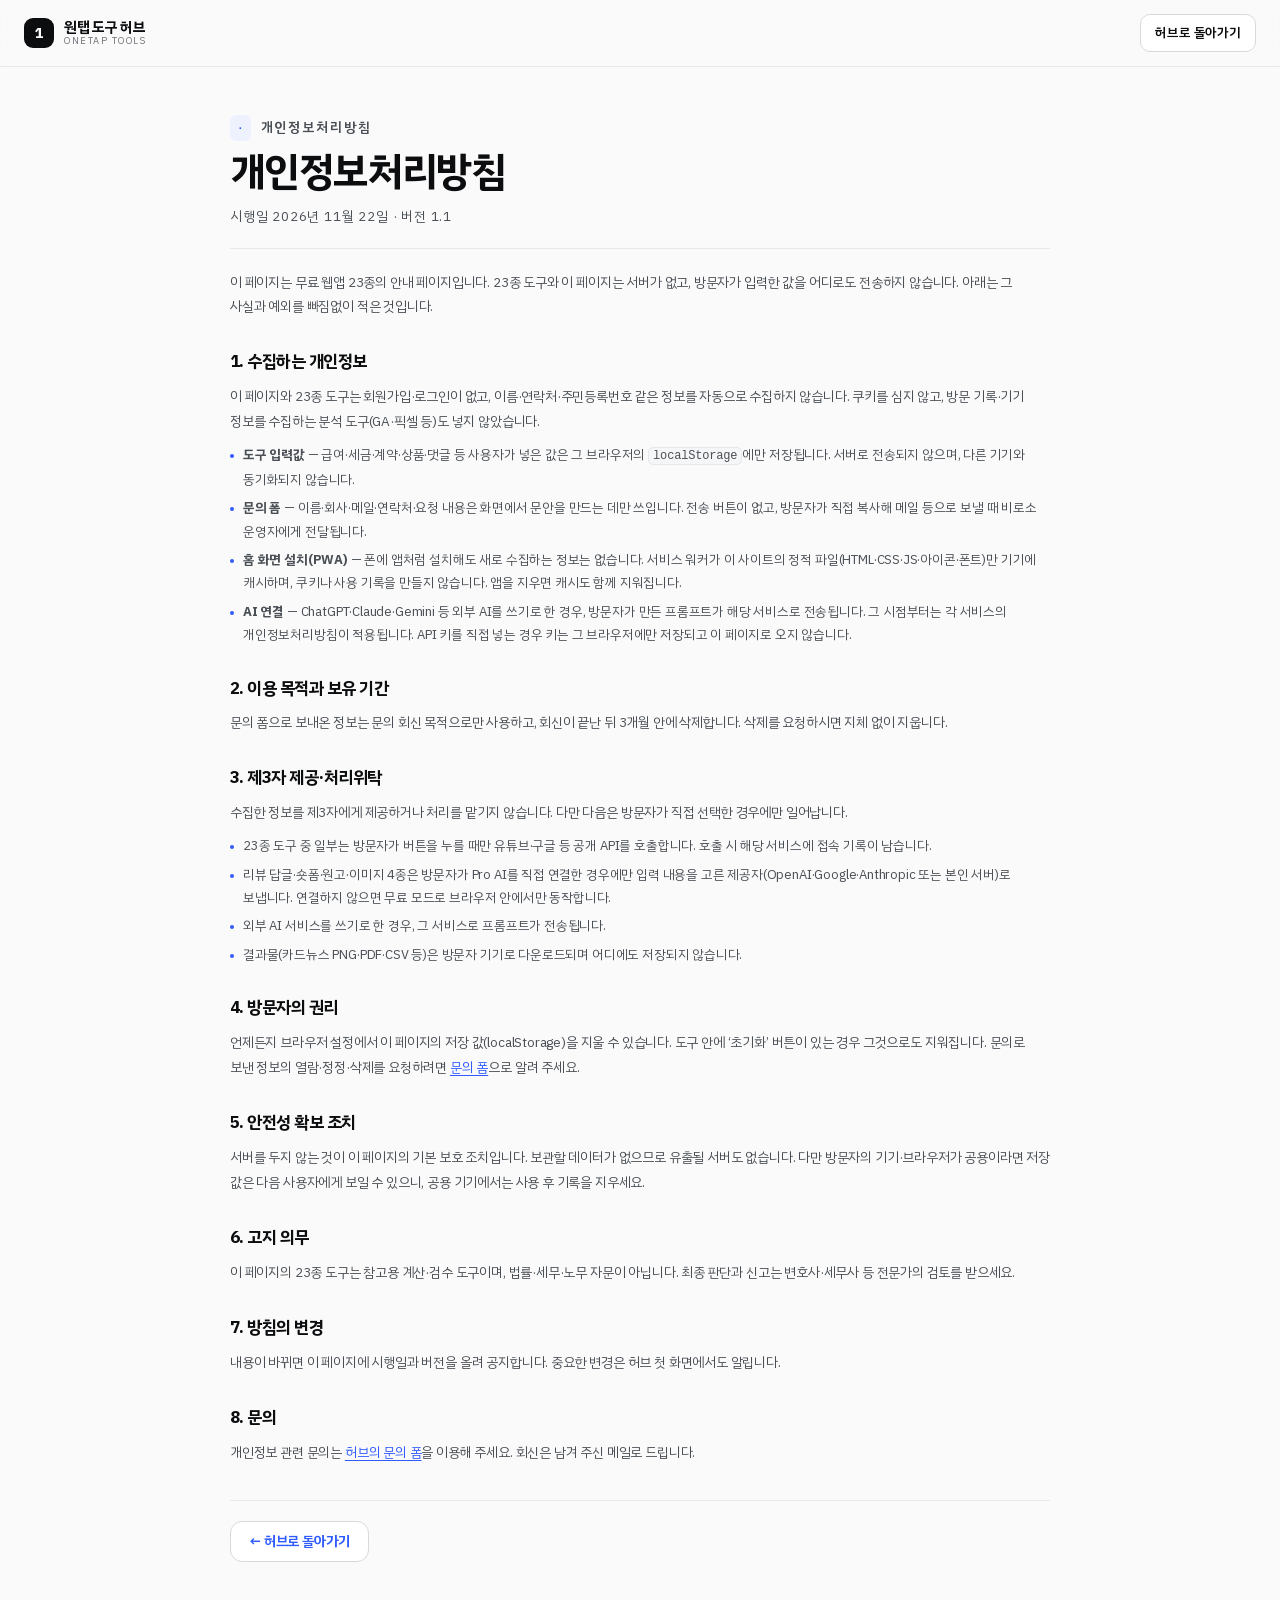
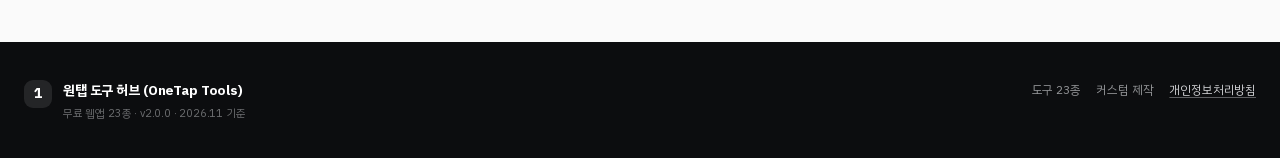
==== privacy.html @ aea6726a "v2.0.0-bento: 핀터레스트 투트랙(벤토+다크 스튜디오) 전면 리디자인 · 카드 24장(신규 3종) · ⌘K · 인터랙티브 영수증" ====
<!DOCTYPE html>
<html lang="ko">
<head>
<meta charset="utf-8">
<meta name="viewport" content="width=device-width, initial-scale=1">
<title>개인정보처리방침 | 원탭 도구 허브</title>
<meta name="description" content="원탭 도구 허브의 개인정보처리방침. 23종 도구는 입력값을 서버로 보내지 않으며, 문의 폼은 문안을 만들어 직접 보내는 방식입니다.">
<meta name="robots" content="index, follow">
<meta name="color-scheme" content="light">
<meta name="theme-color" content="#FAFAFA">
<link rel="icon" href="assets/favicon.svg" type="image/svg+xml">
<link rel="stylesheet" href="styles.css">
</head>
<body class="doc-body">
<header class="topbar">
  <div class="topbar-in">
    <a class="brand" href="index.html">
      <span class="brand-mark" aria-hidden="true">1</span>
      <span class="brand-text"><strong>원탭 도구 허브</strong><em>OneTap Tools</em></span>
    </a>
    <div class="topbar-cta"><a class="btn btn-sm btn-ghost" href="index.html">허브로 돌아가기</a></div>
  </div>
</header>

<main class="doc">
  <div class="wrap doc-wrap">
    <p class="sec-no"><span>·</span> 개인정보처리방침</p>
    <h1>개인정보처리방침</h1>
    <p class="doc-meta">시행일 2026년 11월 22일 · 버전 1.1</p>

    <p class="doc-lead">
      이 페이지는 무료 웹앱 23종의 안내 페이지입니다. 23종 도구와 이 페이지는 서버가 없고,
      방문자가 입력한 값을 어디로도 전송하지 않습니다. 아래는 그 사실과 예외를 빠짐없이 적은 것입니다.
    </p>

    <h2>1. 수집하는 개인정보</h2>
    <p>
      이 페이지와 23종 도구는 회원가입·로그인이 없고, 이름·연락처·주민등록번호 같은 정보를 자동으로 수집하지 않습니다.
      쿠키를 심지 않고, 방문 기록·기기 정보를 수집하는 분석 도구(GA·픽셀 등)도 넣지 않았습니다.
    </p>
    <ul>
      <li><b>도구 입력값</b> — 급여·세금·계약·상품·댓글 등 사용자가 넣은 값은 그 브라우저의 <code>localStorage</code>에만 저장됩니다. 서버로 전송되지 않으며, 다른 기기와 동기화되지 않습니다.</li>
      <li><b>문의 폼</b> — 이름·회사·메일·연락처·요청 내용은 화면에서 문안을 만드는 데만 쓰입니다. 전송 버튼이 없고, 방문자가 직접 복사해 메일 등으로 보낼 때 비로소 운영자에게 전달됩니다.</li>
      <li><b>홈 화면 설치(PWA)</b> — 폰에 앱처럼 설치해도 새로 수집하는 정보는 없습니다. 서비스 워커가 이 사이트의 정적 파일(HTML·CSS·JS·아이콘·폰트)만 기기에 캐시하며, 쿠키나 사용 기록을 만들지 않습니다. 앱을 지우면 캐시도 함께 지워집니다.</li>
      <li><b>AI 연결</b> — ChatGPT·Claude·Gemini 등 외부 AI를 쓰기로 한 경우, 방문자가 만든 프롬프트가 해당 서비스로 전송됩니다. 그 시점부터는 각 서비스의 개인정보처리방침이 적용됩니다. API 키를 직접 넣는 경우 키는 그 브라우저에만 저장되고 이 페이지로 오지 않습니다.</li>
    </ul>

    <h2>2. 이용 목적과 보유 기간</h2>
    <p>
      문의 폼으로 보내온 정보는 문의 회신 목적으로만 사용하고, 회신이 끝난 뒤 3개월 안에 삭제합니다.
      삭제를 요청하시면 지체 없이 지웁니다.
    </p>

    <h2>3. 제3자 제공·처리위탁</h2>
    <p>
      수집한 정보를 제3자에게 제공하거나 처리를 맡기지 않습니다. 다만 다음은 방문자가 직접 선택한 경우에만 일어납니다.
    </p>
    <ul>
      <li>23종 도구 중 일부는 방문자가 버튼을 누를 때만 유튜브·구글 등 공개 API를 호출합니다. 호출 시 해당 서비스에 접속 기록이 남습니다.</li>
      <li>리뷰 답글·숏폼·원고·이미지 4종은 방문자가 Pro AI를 직접 연결한 경우에만 입력 내용을 고른 제공자(OpenAI·Google·Anthropic 또는 본인 서버)로 보냅니다. 연결하지 않으면 무료 모드로 브라우저 안에서만 동작합니다.</li>
      <li>외부 AI 서비스를 쓰기로 한 경우, 그 서비스로 프롬프트가 전송됩니다.</li>
      <li>결과물(카드뉴스 PNG·PDF·CSV 등)은 방문자 기기로 다운로드되며 어디에도 저장되지 않습니다.</li>
    </ul>

    <h2>4. 방문자의 권리</h2>
    <p>
      언제든지 브라우저 설정에서 이 페이지의 저장 값(localStorage)을 지울 수 있습니다.
      도구 안에 ‘초기화’ 버튼이 있는 경우 그것으로도 지워집니다. 문의로 보낸 정보의 열람·정정·삭제를 요청하려면
      <a href="index.html#b2b">문의 폼</a>으로 알려 주세요.
    </p>

    <h2>5. 안전성 확보 조치</h2>
    <p>
      서버를 두지 않는 것이 이 페이지의 기본 보호 조치입니다. 보관할 데이터가 없으므로 유출될 서버도 없습니다.
      다만 방문자의 기기·브라우저가 공용이라면 저장 값은 다음 사용자에게 보일 수 있으니, 공용 기기에서는 사용 후 기록을 지우세요.
    </p>

    <h2>6. 고지 의무</h2>
    <p>
      이 페이지의 23종 도구는 참고용 계산·검수 도구이며, 법률·세무·노무 자문이 아닙니다.
      최종 판단과 신고는 변호사·세무사 등 전문가의 검토를 받으세요.
    </p>

    <h2>7. 방침의 변경</h2>
    <p>
      내용이 바뀌면 이 페이지에 시행일과 버전을 올려 공지합니다. 중요한 변경은 허브 첫 화면에서도 알립니다.
    </p>

    <h2>8. 문의</h2>
    <p>
      개인정보 관련 문의는 <a href="index.html#b2b">허브의 문의 폼</a>을 이용해 주세요.
      회신은 남겨 주신 메일로 드립니다.
    </p>

    <p class="doc-back"><a class="btn btn-ghost" href="index.html">← 허브로 돌아가기</a></p>
  </div>
</main>

<footer class="foot">
  <div class="wrap foot-in">
    <div class="foot-brand">
      <span class="brand-mark" aria-hidden="true">1</span>
      <div><strong>원탭 도구 허브 (OneTap Tools)</strong><p>무료 웹앱 23종 · v2.0.0 · 2026.11 기준</p></div>
    </div>
    <nav class="foot-nav" aria-label="바닥글">
      <a href="index.html#tools">도구 23종</a>
      <a href="index.html#b2b">커스텀 제작</a>
      <a href="privacy.html">개인정보처리방침</a>
    </nav>
  </div>
</footer>
</body>
</html>
---- styles.css ----
/* ============================================================================
   원탭 도구 허브 (OneTap Tools) · 스타일
   디자인: Crisp Bento(A) 기반 + 스튜디오 카드 다크 글래스(C) + 임팩트 타이포·배지(B)
     bg #FAFAFA · surface #FFFFFF · ink #0C0D0F · sub #6B7076 · line #E7E8EA
     accent #2F5BFF · ok #0E9F6E · studio #8B5CF6
   외부 요청 0건: 폰트·아이콘·질감 전부 이 폴더 안에서 해결합니다.
   ==========================================================================*/

@font-face{
  font-family:'HubSerif';
  src:url('assets/fonts/hub-serif.woff2') format('woff2');
  font-weight:400; font-style:normal; font-display:swap;
}
@font-face{
  font-family:'PlexKR';
  src:url('assets/fonts/plexkr-Regular.woff2') format('woff2');
  font-weight:400; font-style:normal; font-display:swap;
}
@font-face{
  font-family:'PlexKR';
  src:url('assets/fonts/plexkr-SemiBold.woff2') format('woff2');
  font-weight:500 600; font-style:normal; font-display:swap;
}
@font-face{
  font-family:'PlexKR';
  src:url('assets/fonts/plexkr-Bold.woff2') format('woff2');
  font-weight:700 900; font-style:normal; font-display:swap;
}

:root{
  --bg:#FAFAFA;
  --surface:#FFFFFF;
  --surface-2:#F5F6F7;
  --ink:#0C0D0F;
  --ink-80:rgba(12,13,15,.8);
  --ink-64:rgba(12,13,15,.64);
  --sub:#6B7076;
  --line:#E7E8EA;
  --line-strong:#D7D9DD;
  --line-soft:#EFF0F2;
  --accent:#2F5BFF;
  --accent-soft:#EEF2FF;
  --accent-ink:#FFFFFF;
  --ok:#0E9F6E;
  --ok-soft:#E9F9F1;
  --danger:#C0281B;
  --danger-soft:#FDF1EF;
  --studio:#8B5CF6;
  --studio-2:#6D3BEF;
  --studio-teal:#34E0C8;

  --thumb-card:#F1F2F4;
  --thumb-faint:#E9EAED;
  --thumb-line:#D7D9DD;
  --thumb-sub:#8A8F96;
  --thumb-accent-soft:#DDE4FF;

  --serif:'HubSerif','Nanum Myeongjo','Noto Serif KR',Georgia,serif;
  --sans:'PlexKR','Pretendard',-apple-system,BlinkMacSystemFont,'Apple SD Gothic Neo','Malgun Gothic',sans-serif;
  --mono:'SFMono-Regular',Consolas,'Liberation Mono',ui-monospace,monospace;

  --maxw:1240px;
  --pad:48px;
  --r:16px;
  --r-sm:12px;
  --topbar:66px;
  --shadow:0 12px 28px -20px rgba(12,13,15,.35);
  --shadow-lift:0 22px 48px -28px rgba(12,13,15,.45);
}

*,*::before,*::after{box-sizing:border-box}
html{-webkit-text-size-adjust:100%}
html:focus-within{scroll-behavior:smooth}
body{
  margin:0;
  background:var(--bg);
  color:var(--ink);
  font-family:var(--sans);
  font-size:16px;
  line-height:1.7;
  letter-spacing:-.011em;
  word-break:keep-all;
  overflow-wrap:anywhere;
  -webkit-font-smoothing:antialiased;
  text-rendering:optimizeLegibility;
}
main,header,footer{position:relative;z-index:1}
section[id]{scroll-margin-top:calc(var(--topbar) + 18px)}
img,svg{display:block;max-width:100%}
[hidden]{display:none!important}
a{color:inherit}
h1,h2,h3,h4,p,ul,ol,figure{margin:0}
ul,ol{padding:0;list-style:none}
button{font:inherit;color:inherit}
::selection{background:var(--accent);color:#fff}

.wrap{width:min(calc(100% - var(--pad)),var(--maxw));margin-inline:auto}
.sr-only{
  position:absolute!important;width:1px;height:1px;padding:0;margin:-1px;
  overflow:hidden;clip:rect(0 0 0 0);white-space:nowrap;border:0;
}
.nowrap{white-space:nowrap}
.skip{
  position:absolute;left:16px;top:-60px;z-index:100;
  background:var(--ink);color:#fff;padding:10px 16px;border-radius:10px;
  text-decoration:none;font-size:14px;
}
.skip:focus{top:12px}
:focus-visible{outline:2px solid var(--accent);outline-offset:3px}

/* ---------------------------------------------------------------- topbar */
.topbar{
  position:sticky;top:0;z-index:60;
  background:rgba(250,250,250,.86);
  backdrop-filter:blur(16px) saturate(1.2);
  -webkit-backdrop-filter:blur(16px) saturate(1.2);
  border-bottom:1px solid var(--line);
}
.topbar-in{
  width:min(calc(100% - var(--pad)),var(--maxw));margin-inline:auto;
  height:var(--topbar);display:flex;align-items:center;gap:22px;
}
.brand{display:flex;align-items:center;gap:10px;text-decoration:none;flex:0 0 auto}
.brand-mark{
  width:30px;height:30px;display:grid;place-items:center;
  background:var(--ink);color:#fff;border-radius:9px;
  font-size:15px;font-weight:800;line-height:1;letter-spacing:-.04em;
}
.brand-text{display:flex;flex-direction:column;line-height:1.15}
.brand-text strong{font-size:14.5px;letter-spacing:-.02em;font-weight:700}
.brand-text em{
  font-style:normal;font-size:9.5px;letter-spacing:.16em;text-transform:uppercase;
  color:var(--sub);margin-top:1px;
}
.nav{display:flex;gap:2px;margin-left:10px}
.nav a{
  text-decoration:none;font-size:13.5px;color:#3C4045;padding:7px 11px;border-radius:9px;
  transition:background .15s,color .15s;
}
.nav a:hover{background:var(--surface-2);color:var(--ink)}
.topbar-cta{margin-left:auto;display:flex;align-items:center;gap:10px}
.search-trigger{
  display:inline-flex;align-items:center;gap:8px;height:38px;padding:0 10px 0 12px;
  background:var(--surface);border:1px solid var(--line);border-radius:11px;
  color:#8A8F96;font-size:13px;cursor:pointer;transition:border-color .15s,color .15s;
}
.search-trigger:hover{border-color:var(--line-strong);color:var(--sub)}
.search-trigger .search-icon{width:16px;height:16px;stroke:currentColor;fill:none;stroke-width:1.8;stroke-linecap:round}
.search-trigger kbd{
  font-family:var(--mono);font-size:11px;border:1px solid var(--line);border-radius:5px;
  padding:1px 5px;color:#9AA0A6;background:var(--surface-2);
}
.live-pill{
  display:inline-flex;align-items:center;gap:7px;font-size:12.5px;color:#3C4045;
  border:1px solid var(--line);border-radius:999px;padding:6px 11px;background:var(--surface);
  white-space:nowrap;
}
.live-pill i{width:6px;height:6px;border-radius:50%;background:var(--ok);box-shadow:0 0 0 3px rgba(14,159,110,.14);display:block}
.live-pill b{font-weight:700;font-variant-numeric:tabular-nums}

/* ---------------------------------------------------------------- buttons */
.btn{
  display:inline-flex;align-items:center;justify-content:center;gap:8px;
  padding:10px 18px;border:1px solid var(--ink);border-radius:12px;
  background:var(--ink);color:#fff;text-decoration:none;
  font-size:14px;font-weight:600;letter-spacing:-.01em;line-height:1.4;
  cursor:pointer;transition:background .16s,border-color .16s,color .16s,transform .16s;
}
.btn:hover{background:#22252A;border-color:#22252A}
.btn:active{transform:translateY(1px)}
.btn-sm{padding:8px 14px;font-size:13px;border-radius:10px;height:38px}
.btn-lg{padding:14px 22px;font-size:15px;border-radius:12px}
.btn-accent{background:var(--accent);border-color:var(--accent);color:#fff}
.btn-accent:hover{background:#2148DB;border-color:#2148DB}
.btn-ghost{background:var(--surface);color:var(--ink);border-color:var(--line-strong)}
.btn-ghost:hover{background:var(--surface-2);border-color:var(--line-strong);color:var(--ink)}
.btn-ghost-dark{background:transparent;color:var(--ink);border-color:var(--line-strong)}
.btn-ghost-dark:hover{background:var(--surface-2);color:var(--ink)}
.btn:disabled{opacity:.42;cursor:not-allowed}
.link-btn{
  background:none;border:0;padding:0;font-size:13.5px;color:var(--accent);font-weight:600;
  text-decoration:underline;text-underline-offset:3px;cursor:pointer;
}
.link-btn:hover{color:var(--ink)}

/* ---------------------------------------------------------------- hero */
.hero{padding:56px 0 26px;position:relative;overflow:hidden}
.hero::before{
  content:'';position:absolute;right:-220px;top:-260px;width:760px;height:760px;
  background:radial-gradient(circle at 50% 50%,rgba(47,91,255,.10),rgba(47,91,255,0) 62%);
  pointer-events:none;
}
.hero-grid{
  display:grid;grid-template-columns:minmax(0,1.06fr) minmax(0,.94fr);
  grid-template-rows:auto auto;gap:0 40px;align-items:start;
}
.hero-main{grid-column:1;grid-row:1;min-width:0}
.receipt{grid-column:2;grid-row:1 / span 2}
.kicker{
  display:inline-flex;align-items:center;gap:9px;flex-wrap:wrap;
  font-size:11.5px;letter-spacing:.02em;color:#585E66;
  background:var(--surface);border:1px solid var(--line);
  padding:6px 11px;border-radius:999px;margin-bottom:22px;
}
.kicker-vol{color:var(--accent);font-weight:800;letter-spacing:.06em}
.hero h1{
  font-size:clamp(2.1rem,4vw,3.7rem);
  line-height:1.06;letter-spacing:-.045em;font-weight:800;
  margin-bottom:18px;
}
.hero h1 em{font-style:normal;color:var(--accent)}
.hero h1 .mark{
  position:relative;white-space:nowrap;
}
.hero h1 .mark::after{
  content:'';position:absolute;left:0;right:0;bottom:.08em;height:.13em;
  background:var(--accent-soft);border-radius:2px;z-index:-1;
}
.lead{
  font-size:16px;line-height:1.72;color:#4A4F55;max-width:36em;
}
.hero-actions{display:flex;gap:10px;flex-wrap:wrap;margin-top:24px}
.promises{
  display:flex;flex-wrap:wrap;gap:8px;margin:22px 0 0;
}
.promises li{
  display:inline-flex;align-items:baseline;gap:6px;
  font-size:12.5px;color:var(--sub);
  border:1px solid var(--line);background:var(--surface);
  border-radius:999px;padding:5px 11px;
}
.promises b{font-size:12.5px;font-weight:700;color:var(--ink)}
.promises span{display:none}
.quick{display:flex;flex-wrap:wrap;align-items:center;gap:6px;margin-top:14px;font-size:12.5px;color:var(--sub)}
.quick-label{letter-spacing:.1em;text-transform:uppercase;font-size:10.5px;color:var(--sub);margin-right:2px}
.quick-tag{
  border:1px solid var(--line);background:var(--surface);padding:5px 10px;border-radius:8px;
  font-size:12.5px;color:#3C4045;cursor:pointer;transition:border-color .15s,color .15s;
}
.quick-tag:hover{color:var(--accent);border-color:var(--accent)}

/* stats strip */
.stats{
  grid-column:1;grid-row:2;display:grid;grid-template-columns:repeat(2,minmax(0,1fr));
  gap:10px;margin-top:24px;
}
.stat{background:var(--surface);border:1px solid var(--line);border-radius:14px;padding:15px 17px}
.stat p{font-size:12px;color:var(--sub);font-weight:500}
.stat b{
  display:block;margin-top:5px;font-size:27px;line-height:1.15;font-weight:800;
  letter-spacing:-.035em;font-variant-numeric:tabular-nums;
}
.stat b small{font-size:13px;font-weight:600;color:var(--sub);margin-left:2px;letter-spacing:0}
.stat .delta{display:block;margin-top:4px;font-size:11.5px;font-weight:600;color:var(--ok)}
.stat:nth-child(3) .delta,.stat:nth-child(4) .delta{color:var(--sub)}

/* 영수증 타일 */
.receipt{
  position:relative;background:var(--surface);
  border:1px solid var(--line);border-radius:20px;
  padding:22px 22px 20px;box-shadow:var(--shadow);
  transition:box-shadow .25s,border-color .25s;
}
.receipt:hover{box-shadow:var(--shadow-lift);border-color:var(--line-strong)}
.receipt-head{display:flex;justify-content:space-between;align-items:flex-start;gap:12px;
  padding-bottom:14px;border-bottom:1px dashed var(--line-strong)}
.receipt-kicker{
  font-family:var(--mono);font-size:9.5px;letter-spacing:.14em;color:var(--sub);margin-bottom:5px;
}
.receipt-head h2{font-size:17px;font-weight:700;letter-spacing:-.03em;line-height:1.3}
.receipt-no{font-family:var(--mono);font-size:10px;color:#9AA0A6;white-space:nowrap;padding-top:3px}
.receipt-lines{margin:4px 0 0}
.receipt-lines li{border-bottom:1px dotted var(--line)}
.rl{
  display:flex;align-items:center;gap:9px;padding:8px 0;font-size:13px;cursor:pointer;
}
.rl:hover .rl-name{color:var(--accent)}
.rl-check{
  -webkit-appearance:none;appearance:none;flex:0 0 auto;width:16px;height:16px;margin:0;
  border:1.5px solid var(--line-strong);border-radius:5px;background:var(--surface);
  display:grid;place-items:center;cursor:pointer;transition:background .15s,border-color .15s;
}
.rl-check::after{
  content:'';width:7px;height:4px;border-left:2px solid #fff;border-bottom:2px solid #fff;
  transform:rotate(-45deg) translate(1px,-1px);opacity:0;
}
.rl-check:checked{background:var(--accent);border-color:var(--accent)}
.rl-check:checked::after{opacity:1}
.rl-check:focus-visible{outline:2px solid var(--accent);outline-offset:2px}
.rl-name{flex:1 1 auto;min-width:0;overflow:hidden;text-overflow:ellipsis;white-space:nowrap;color:#3C4045}
.rl.is-off .rl-name{color:#9AA0A6;text-decoration:line-through;text-decoration-thickness:1px}
.rl.is-off .rl-price{color:#9AA0A6;text-decoration:line-through}
.rl-more{color:var(--sub);font-size:12px}
.rl-price{font-family:var(--mono);font-size:12px;color:var(--ink);font-variant-numeric:tabular-nums}
.receipt-lines .rl-rest{display:flex;align-items:center;gap:9px;padding:8px 0 8px 25px}
.receipt-lines .rl-rest .rl-name{flex:1 1 auto}
.receipt-sum{
  position:relative;margin-top:12px;padding-top:12px;border-top:2px solid var(--ink);
  display:flex;align-items:flex-end;justify-content:space-between;gap:10px;
}
.receipt-fig{display:flex;flex-direction:column;gap:1px}
.receipt-fig span{font-size:11.5px;letter-spacing:.06em;color:var(--sub)}
.receipt-fig strong{
  font-size:27px;font-weight:800;letter-spacing:-.04em;font-variant-numeric:tabular-nums;line-height:1.15;
}
.receipt-zero strong{color:var(--accent)}
.receipt-note{font-size:11.5px;line-height:1.65;color:var(--sub);margin-top:10px}
.receipt-note b{color:var(--ink);font-variant-numeric:tabular-nums}
.receipt-cta{
  display:inline-flex;align-items:center;gap:6px;margin-top:12px;
  font-size:12.5px;font-weight:700;color:var(--accent);text-decoration:none;
  border-top:1px solid var(--line-soft);padding-top:11px;width:100%;
}
.receipt-cta:hover{color:var(--ink)}
.stamp{
  flex:0 0 auto;width:66px;height:66px;border-radius:50%;
  border:2px solid var(--accent);color:var(--accent);
  display:grid;place-content:center;text-align:center;line-height:1.05;
  transform:rotate(-9deg);opacity:.9;
  box-shadow:inset 0 0 0 1px rgba(47,91,255,.3);
}
.stamp span{font-size:8px;letter-spacing:.14em;display:block}
.stamp b{font-family:var(--serif);font-size:20px;font-weight:400;display:block;margin:1px 0}
.stamp em{font-style:normal;font-size:5.5px;letter-spacing:.1em;display:block}

/* ---------------------------------------------------------------- sections */
.sec-head{max-width:780px;margin-bottom:26px}
.sec-no{
  display:flex;align-items:center;gap:10px;
  font-size:11px;letter-spacing:.14em;text-transform:uppercase;color:var(--sub);
  margin-bottom:12px;font-weight:600;
}
.sec-no span{
  font-family:var(--mono);font-size:11px;letter-spacing:0;color:var(--accent);
  background:var(--accent-soft);border-radius:6px;padding:3px 7px;font-weight:700;
}
.sec-head h2{
  font-size:clamp(1.5rem,2.4vw,2.05rem);line-height:1.25;
  letter-spacing:-.04em;font-weight:800;margin-bottom:10px;
}
.sec-lead{font-size:14.5px;line-height:1.72;color:#4A4F55;max-width:48em}
.sub-strong{color:var(--ink);font-weight:600;border-bottom:1px solid var(--accent-soft)}
.kbd-hint{margin-left:6px;color:var(--sub);white-space:nowrap}
.kbd-hint kbd{
  font-family:var(--mono);font-size:11px;border:1px solid var(--line);border-radius:5px;
  padding:0 4px;background:var(--surface);color:#4A4F55;
}

/* ---------------------------------------------------------------- tools */
.tools{padding:16px 0 92px}
.filter-bar{
  position:sticky;top:var(--topbar);z-index:40;
  display:flex;align-items:center;gap:12px;flex-wrap:wrap;
  padding:12px 0;margin-bottom:4px;
  background:linear-gradient(var(--bg) 74%,rgba(250,250,250,0));
}
.search-wrap{position:relative;flex:1 1 280px;min-width:0;max-width:400px}
.search-wrap .search-icon{
  position:absolute;left:13px;top:50%;transform:translateY(-50%);
  width:17px;height:17px;fill:none;stroke:var(--sub);stroke-width:1.8;stroke-linecap:round;
  pointer-events:none;
}
#search-input{
  width:100%;padding:11px 38px 11px 39px;font:inherit;font-size:14px;height:44px;
  background:var(--surface);color:var(--ink);
  border:1px solid var(--line);border-radius:12px;
  -webkit-appearance:none;appearance:none;
}
#search-input::placeholder{color:#9AA0A6}
#search-input:focus{outline:none;border-color:var(--accent);box-shadow:0 0 0 3px rgba(47,91,255,.13)}
#search-input::-webkit-search-cancel-button{-webkit-appearance:none;appearance:none}
.search-clear{
  position:absolute;right:8px;top:50%;transform:translateY(-50%);
  width:26px;height:26px;border:0;border-radius:8px;background:var(--surface-2);
  color:var(--ink);font-size:15px;line-height:1;cursor:pointer;
}
.search-clear:hover{background:var(--line)}
.chips{display:flex;gap:6px;flex-wrap:wrap;flex:1 1 auto}
.chip{
  border:1px solid var(--line);background:var(--surface);color:#3C4045;
  border-radius:999px;padding:7px 12px;font-size:12.5px;font-weight:600;cursor:pointer;
  white-space:nowrap;transition:background .15s,border-color .15s,color .15s;
}
.chip:hover{border-color:var(--line-strong);color:var(--ink)}
.chip[aria-pressed="true"]{background:var(--ink);border-color:var(--ink);color:#fff}
.chip small{font-size:11px;opacity:.55;margin-left:4px;font-variant-numeric:tabular-nums;font-weight:600}
.switch{display:inline-flex;align-items:center;gap:8px;cursor:pointer;white-space:nowrap}
.switch input{position:absolute;opacity:0;width:0;height:0}
.switch-track{
  width:34px;height:19px;border-radius:999px;background:var(--line);
  border:1px solid transparent;position:relative;transition:background .18s;flex:0 0 auto;
}
.switch-dot{
  position:absolute;left:2px;top:2px;width:13px;height:13px;border-radius:50%;
  background:#fff;box-shadow:0 1px 2px rgba(0,0,0,.2);transition:transform .18s;
}
.switch input:checked+.switch-track{background:var(--accent)}
.switch input:checked+.switch-track .switch-dot{transform:translateX(15px)}
.switch input:focus-visible+.switch-track{outline:2px solid var(--accent);outline-offset:2px}
.switch-label{font-size:12.5px;color:var(--sub)}
.result-line{
  font-size:11.5px;letter-spacing:.1em;text-transform:uppercase;color:var(--sub);
  padding:4px 0 14px;font-weight:600;
}

/* ---------------------------------------------------------------- bento */
.bento{
  display:grid;grid-template-columns:repeat(4,minmax(0,1fr));
  grid-auto-rows:326px;gap:12px;grid-auto-flow:row dense;
}
.card{
  position:relative;display:flex;flex-direction:column;min-width:0;
  background:var(--surface);border:1px solid var(--line);border-radius:var(--r);
  padding:16px;overflow:hidden;
  transition:border-color .18s,box-shadow .18s,transform .18s;
}
.card:hover{border-color:var(--line-strong);box-shadow:var(--shadow);transform:translateY(-2px)}
.card.is-match{border-color:var(--accent);box-shadow:0 0 0 3px rgba(47,91,255,.14)}
.card[data-cols="2"]{grid-column:span 2}
.card[data-rows="2"]{grid-row:span 2}

.card-top{display:flex;align-items:center;gap:8px;min-width:0}
.card-no{font-family:var(--mono);font-size:10.5px;letter-spacing:.04em;color:#9AA0A6;white-space:nowrap}
.card-cat{
  font-size:10.5px;font-weight:600;letter-spacing:.02em;color:var(--sub);
  background:var(--surface-2);border-radius:6px;padding:2px 6px;white-space:nowrap;
}
.card-badges{margin-left:auto;display:flex;gap:4px;flex-wrap:nowrap}
.card-badge{
  display:inline-flex;align-items:center;gap:4px;
  font-size:9.5px;font-weight:700;letter-spacing:.04em;text-transform:uppercase;
  padding:3px 6px;border-radius:6px;border:1px solid var(--line);
  background:var(--surface-2);color:var(--sub);white-space:nowrap;
}
.card-badge.live{background:var(--ok-soft);color:#0B7A55;border-color:#C8EDDE}
.card-badge.live i{width:5px;height:5px;border-radius:50%;background:currentColor;display:block}
.card-badge.new{background:var(--accent-soft);color:#2445C9;border-color:#DDE4FF}
.card-badge.pro{background:#0C0D0F;color:#fff;border-color:#0C0D0F}
.card-badge.offer{background:var(--ok);color:#fff;border-color:var(--ok);text-transform:none;letter-spacing:0}

.card-media{
  position:relative;margin:8px 0 0;border-radius:10px;overflow:hidden;
  background:var(--surface-2);border:1px solid var(--line-soft);
  height:64px;flex:0 0 auto;
}
.card-media .thumb-svg{width:100%;height:100%}
.card-metric{
  display:inline-flex;align-items:baseline;gap:6px;margin-top:7px;
  padding:3px 8px;border-radius:8px;background:var(--accent-soft);
  border:1px solid rgba(47,91,255,.14);max-width:100%;
}
.card-metric b{font-size:13px;font-weight:800;letter-spacing:-.03em;line-height:1.2;color:#2445C9;font-variant-numeric:tabular-nums;white-space:nowrap}
.card-metric span{font-size:9.5px;letter-spacing:.02em;color:#4A5FA8;white-space:nowrap;overflow:hidden;text-overflow:ellipsis}

.card-body{padding-top:8px;flex:1 1 auto;min-width:0}
.card-name{font-size:15.5px;font-weight:700;letter-spacing:-.03em;line-height:1.28;
  display:-webkit-box;-webkit-line-clamp:2;-webkit-box-orient:vertical;overflow:hidden}
.card-name a{text-decoration:none}
.card-name a:hover{color:var(--accent)}
.card-en{
  font-family:var(--mono);font-size:9px;letter-spacing:.1em;text-transform:uppercase;
  color:#9AA0A6;margin-top:2px;
}
.card-tagline{font-size:12.5px;line-height:1.52;color:var(--sub);margin-top:4px;
  display:-webkit-box;-webkit-line-clamp:2;-webkit-box-orient:vertical;overflow:hidden}
.card-long{display:none}
.card-feats{display:flex;flex-wrap:wrap;gap:4px;margin-top:6px}
.card-feats li{
  font-size:10.5px;color:#4A4F55;border:1px solid var(--line-soft);
  border-radius:6px;padding:2px 6px;background:var(--surface-2);white-space:nowrap;
  max-width:100%;overflow:hidden;text-overflow:ellipsis;
}
.card-feats li:nth-child(n+2){display:none}
.card-foot{
  display:flex;align-items:flex-end;justify-content:space-between;gap:6px;
  padding-top:8px;margin-top:auto;
}
.card-price{display:flex;flex-direction:column;line-height:1.35;min-width:0}
.card-price span{
  font-size:9.5px;color:#9AA0A6;max-width:150px;overflow:hidden;text-overflow:ellipsis;white-space:nowrap;
}
.card-price b{font-size:12px;font-weight:700;color:var(--ink);font-variant-numeric:tabular-nums;white-space:nowrap}
.card-cta-wrap{display:flex;flex-direction:column;align-items:flex-end;gap:4px;flex:0 0 auto}
.card-cta{
  display:inline-flex;align-items:center;gap:4px;
  font-size:11.5px;font-weight:700;text-decoration:none;color:var(--ink);
  border:1px solid var(--line-strong);border-radius:8px;padding:4px 8px;
  background:var(--surface);transition:background .15s,color .15s,border-color .15s;white-space:nowrap;
}
.card-cta:hover{background:var(--ink);border-color:var(--ink);color:#fff}
.card-cta.pending{border-style:dashed;color:var(--sub)}
.card-ask{
  border:0;background:none;padding:0;font:inherit;font-size:9px;font-weight:600;
  color:#9AA0A6;text-decoration:underline;text-underline-offset:2px;cursor:pointer;white-space:nowrap;
}
.card-ask:hover{color:var(--accent)}

/* 와이드 타일: 왼쪽 글, 오른쪽 미디어 */
.card.is-wide{
  display:grid;grid-template-columns:minmax(0,1.04fr) minmax(0,.96fr);
  grid-template-rows:auto 1fr auto;column-gap:20px;
}
.card.is-wide .card-top{grid-column:1/-1;grid-row:1}
.card.is-wide .card-body{grid-column:1;grid-row:2;padding-top:12px}
.card.is-wide .card-media{grid-column:2;grid-row:2;height:auto;min-height:104px;margin-top:10px;align-self:stretch}
.card.is-wide .card-foot{grid-column:1/-1;grid-row:3}
.card.is-wide .card-name{font-size:19px;line-height:1.28}
.card.is-wide .card-tagline{font-size:13px;margin-top:7px}
.card.is-wide .card-long{display:-webkit-box;-webkit-line-clamp:2;-webkit-box-orient:vertical;overflow:hidden;font-size:12px;line-height:1.6;color:var(--sub);margin-top:5px}
.card.is-wide .card-feats li:nth-child(2){display:inline-block}
.card.is-wide .card-feats{margin-top:10px}

/* 히어로 타일 (2×2) */
.card[data-cols="2"][data-rows="2"]{padding:20px;display:flex;flex-direction:column}
.card[data-cols="2"][data-rows="2"] .card-media{height:auto;aspect-ratio:320/220;width:100%;max-width:440px;min-height:200px;flex:1 1 auto;margin:12px auto 0;border-radius:12px;grid-column:auto;grid-row:auto;align-self:center}
.card[data-cols="2"][data-rows="2"] .card-name{font-size:24px;letter-spacing:-.04em}
.card[data-cols="2"][data-rows="2"] .card-tagline{font-size:14.5px;line-height:1.6;margin-top:8px}
.card[data-cols="2"][data-rows="2"] .card-long{display:-webkit-box;-webkit-line-clamp:3;-webkit-box-orient:vertical;overflow:hidden;font-size:12.5px;line-height:1.65;color:var(--sub);margin-top:8px;max-width:34em}
.card[data-cols="2"][data-rows="2"] .card-feats li:nth-child(n+2){display:inline-block}
.card[data-cols="2"][data-rows="2"] .card-feats li{font-size:11px;padding:3px 7px}
.card[data-cols="2"][data-rows="2"] .card-cta{font-size:12.5px;padding:7px 12px}
.card[data-cols="2"][data-rows="2"] .card-body{padding-top:12px}
.card[data-cols="2"][data-rows="2"] .card-ask{font-size:10.5px}

/* 다크 글래스 스튜디오 타일 */
.card[data-skin="studio"]{
  --surface:#101219;--surface-2:#0B0D13;--ink:#F4F5F8;--ink-80:rgba(244,245,248,.8);
  --sub:#A7AEBD;--line:rgba(255,255,255,.14);--line-strong:rgba(255,255,255,.26);
  --line-soft:rgba(255,255,255,.08);
  --accent:#8B5CF6;--accent-soft:rgba(139,92,246,.18);--accent-ink:#fff;
  --thumb-card:#1A1D27;--thumb-faint:#232735;--thumb-line:#3A4054;--thumb-sub:#8E96A6;
  --thumb-accent-soft:#2C2456;
  background:
    radial-gradient(120% 90% at 84% 2%,rgba(139,92,246,.30),rgba(139,92,246,0) 62%),
    linear-gradient(158deg,#14161F 0%,#0A0C12 72%);
  border-color:rgba(255,255,255,.14);
  color:var(--ink);
  backdrop-filter:blur(14px) saturate(1.2);
  -webkit-backdrop-filter:blur(14px) saturate(1.2);
}
.card[data-skin="studio"]:hover{border-color:rgba(255,255,255,.24);box-shadow:0 24px 50px -30px rgba(9,6,24,.9)}
.card[data-skin="studio"]::after{
  content:'';position:absolute;right:-40px;top:-46px;width:150px;height:150px;border-radius:50%;
  background:radial-gradient(circle,rgba(139,92,246,.28),rgba(139,92,246,0) 70%);
  pointer-events:none;
}
.card[data-skin="studio"] .card-no{color:#77808F}
.card[data-skin="studio"] .card-cat{background:rgba(255,255,255,.08);color:#C3C9D4}
.card[data-skin="studio"] .card-media{background:#0C0E14;border-color:rgba(255,255,255,.1)}
.card[data-skin="studio"] .card-name a{color:#fff}
.card[data-skin="studio"] .card-name a:hover{color:#C4B5FD}
.card[data-skin="studio"] .card-en{color:#7C8494}
.card[data-skin="studio"] .card-tagline,
.card[data-skin="studio"] .card-long{color:#A7AEBD}
.card[data-skin="studio"] .card-feats li{background:rgba(255,255,255,.06);border-color:rgba(255,255,255,.1);color:#C7CDD8}
.card[data-skin="studio"] .card-price span{color:#7C8494}
.card[data-skin="studio"] .card-price b{color:#EDEFF4}
.card[data-skin="studio"] .card-cta{background:rgba(255,255,255,.06);border-color:rgba(255,255,255,.22);color:#F4F5F8}
.card[data-skin="studio"] .card-cta:hover{background:#fff;border-color:#fff;color:#0C0D0F}
.card[data-skin="studio"] .card-ask{color:#8B93A3}
.card[data-skin="studio"] .card-ask:hover{color:#C4B5FD}
.card[data-skin="studio"] .card-metric{background:rgba(139,92,246,.16);border-color:rgba(167,139,250,.34)}
.card[data-skin="studio"] .card-metric b{color:#D6C9FF}
.card[data-skin="studio"] .card-metric span{color:#B8AEDA}
.card[data-skin="studio"] .card-badge.pro{background:#8B5CF6;border-color:#8B5CF6;color:#fff}
.card[data-skin="studio"] .card-badge.new{background:rgba(52,224,200,.16);border-color:rgba(52,224,200,.4);color:#8DF3E4}
.card[data-skin="studio"] .card-badge.live{background:rgba(52,224,200,.14);border-color:rgba(52,224,200,.38);color:#8DF3E4}
.card[data-skin="studio"] .thumb-svg .t-paper{fill:#0C0E14}
.card[data-skin="studio"] .thumb-svg .t-paper-fill{fill:#141824}
.card[data-skin="studio"] .thumb-svg .t-ink-soft{fill:rgba(244,245,248,.6)}
.card[data-skin="studio"] .thumb-svg .t-accent-soft-2{fill:#3B3268}
.card[data-skin="studio"] .thumb-svg .t-text-ink{fill:#F4F5F8}
.card[data-skin="studio"] .thumb-svg .t-text-sub{fill:#98A0B0}
.card[data-skin="studio"] .thumb-svg .t-text-paper{fill:#0B0D13}
.card[data-skin="studio"] .thumb-svg .t-stroke-line{stroke:#3A4054}
.card[data-skin="studio"] .thumb-svg .t-stroke-accent{stroke:#A78BFA}

/* 유료 오퍼 타일 */
.card[data-skin="offer"]{
  background:linear-gradient(168deg,#FFFFFF 0%,#F4FBF7 78%);
  border-color:#C8EDDE;
}
.card[data-skin="offer"]:hover{border-color:#0E9F6E;box-shadow:0 22px 44px -30px rgba(14,159,110,.55)}
.card[data-skin="offer"] .card-cta{border-color:#0E9F6E;color:#0B7A55}
.card[data-skin="offer"] .card-cta:hover{background:#0E9F6E;border-color:#0E9F6E;color:#fff}
.card[data-skin="offer"] .card-cat{background:var(--ok-soft);color:#0B7A55}

.empty{
  padding:52px 0;text-align:center;color:var(--sub);font-size:14px;
  border:1px dashed var(--line-strong);border-radius:var(--r);background:var(--surface);
}
.tools-note{
  margin-top:22px;font-size:12px;line-height:1.75;color:var(--sub);
  padding-left:12px;border-left:2px solid var(--accent-soft);
}
.tools-note b{color:var(--ink-80);font-weight:600}

/* ---------------------------------------------------------------- savings */
.savings{padding:4px 0 92px}
.savings-panel{
  background:var(--surface);border:1px solid var(--line);border-radius:20px;
  padding:26px 28px 22px;box-shadow:var(--shadow);
}
.savings-figures{
  display:grid;grid-template-columns:repeat(3,minmax(0,1fr));gap:12px;
  padding-bottom:22px;border-bottom:1px solid var(--line);
}
.fig{background:var(--surface-2);border-radius:14px;padding:14px 16px}
.fig-accent{background:var(--ink);color:#fff}
.fig-ghost{background:var(--accent-soft)}
.fig-label{font-size:11.5px;letter-spacing:.08em;text-transform:uppercase;color:var(--sub);font-weight:600}
.fig-accent .fig-label{color:rgba(255,255,255,.6)}
.fig-ghost .fig-label{color:#4763C4}
.fig-value{
  font-size:clamp(1.6rem,2.6vw,2.15rem);font-weight:800;line-height:1.1;
  letter-spacing:-.04em;font-variant-numeric:tabular-nums;margin-top:4px;
}
.fig-value small{font-size:.44em;letter-spacing:0;margin-left:3px;color:var(--sub);font-weight:700}
.fig-accent .fig-value small{color:rgba(255,255,255,.65)}
.fig-ghost .fig-value{color:#22409E}
.fig-ghost .fig-value small{color:#4763C4}
.fig-sub{font-size:11.5px;color:var(--sub);margin-top:5px}
.fig-accent .fig-sub{color:rgba(255,255,255,.6)}

.table-tools{
  display:flex;align-items:center;justify-content:space-between;gap:16px;flex-wrap:wrap;
  padding:18px 0 4px;
}
.table-cap{font-size:11.5px;letter-spacing:.06em;color:var(--sub);font-weight:600}
.table-cap b{color:var(--ink);font-weight:700}
.table-actions{display:flex;gap:8px;align-items:center;font-size:12px;color:var(--line-strong)}
.savings-table{width:100%;border-collapse:collapse;margin-top:4px}
.savings-table th{
  text-align:left;font-size:10.5px;letter-spacing:.08em;text-transform:uppercase;
  font-weight:600;color:var(--sub);padding:8px;border-bottom:1px solid var(--line);
}
.savings-table th:nth-child(2){width:44%}
.savings-table th:nth-child(3){width:38%}
.savings-table td{
  padding:9px 8px;border-bottom:1px solid var(--line-soft);
  font-size:13px;color:#3C4045;vertical-align:middle;
}
.savings-table tbody tr:hover td{background:var(--surface-2)}
.savings-table .col-check{width:32px;padding-left:0}
.savings-table .col-price{text-align:right;white-space:nowrap;font-variant-numeric:tabular-nums;
  font-family:var(--mono);font-size:12px;width:104px}
.savings-table tfoot td{
  border-bottom:0;border-top:2px solid var(--ink);
  padding-top:12px;font-size:12px;letter-spacing:.06em;text-transform:uppercase;color:var(--sub);
}
.savings-table tfoot strong{font-size:19px;font-weight:800;letter-spacing:-.03em;color:var(--ink)}
.savings-table .foot-note{font-size:11px;letter-spacing:0;text-transform:none;color:#9AA0A6}
.savings-table td .tool-name{color:var(--ink);font-weight:600}
.savings-table td .tool-name small{display:block;font-size:10px;color:#9AA0A6;font-weight:500;letter-spacing:.04em;margin-top:1px}
.savings-table tr.off td{opacity:.42}
.savings-table tr.off .col-price{text-decoration:line-through}
.check{
  -webkit-appearance:none;appearance:none;width:17px;height:17px;margin:0;
  border:1.5px solid var(--line-strong);border-radius:5px;background:var(--surface);
  cursor:pointer;display:grid;place-items:center;position:relative;
}
.check:checked{background:var(--accent);border-color:var(--accent)}
.check:checked::after{
  content:'';width:8px;height:4px;border-left:2px solid #fff;border-bottom:2px solid #fff;
  transform:rotate(-45deg) translate(1px,-1px);
}
.check:focus-visible{outline:2px solid var(--accent);outline-offset:2px}
.savings-note{
  font-size:11.5px;line-height:1.75;color:#9AA0A6;
  margin-top:16px;padding-top:14px;border-top:1px solid var(--line-soft);max-width:80ch;
}

/* ---------------------------------------------------------------- workflow */
.workflow{
  padding:76px 0 80px;background:var(--surface-2);
  border-top:1px solid var(--line);border-bottom:1px solid var(--line);
}
.steps{display:grid;gap:10px}
.step{
  display:grid;grid-template-columns:96px minmax(0,1fr) 280px;
  gap:24px;padding:20px 22px;background:var(--surface);
  border:1px solid var(--line);border-radius:14px;align-items:start;
  transition:border-color .18s,box-shadow .18s;
}
.step:hover{border-color:var(--line-strong);box-shadow:var(--shadow)}
.step-no{
  font-size:38px;line-height:1;font-weight:800;color:var(--ink);
  letter-spacing:-.05em;font-variant-numeric:tabular-nums;
}
.step-no small{
  display:block;font-size:9px;letter-spacing:.16em;color:var(--accent);
  margin-top:6px;font-weight:700;
}
.step-title{font-size:17px;font-weight:700;letter-spacing:-.03em;margin-bottom:5px}
.step-lead{font-size:13px;line-height:1.7;color:var(--sub);max-width:46em}
.step-side{padding-top:2px}
.step-out{
  display:inline-flex;align-items:baseline;gap:6px;font-size:11px;color:var(--sub);
  border:1px solid var(--line);border-radius:8px;padding:4px 8px;background:var(--surface-2);
  margin-bottom:8px;
}
.step-out b{color:var(--ink);font-weight:700}
.step-apps{display:flex;flex-wrap:wrap;gap:4px}
.step-app{
  display:inline-flex;align-items:center;gap:4px;background:var(--surface);
  border:1px solid var(--line);border-radius:7px;padding:3px 7px;
  font-size:11.5px;color:#3C4045;cursor:pointer;line-height:1.5;
  transition:border-color .15s,color .15s;
}
.step-app:hover{color:var(--accent);border-color:var(--accent)}
.step-app::before{content:'→';color:#9AA0A6;font-size:10px}
.workflow-note{font-size:12px;color:var(--sub);line-height:1.75;margin-top:18px;max-width:76ch}

/* ---------------------------------------------------------------- b2b */
.b2b{
  padding:80px 0 88px;background:#0C0D0F;color:#F4F5F8;
}
.sec-head-dark{max-width:820px}
.sec-head-dark .sec-no{color:rgba(244,245,248,.55)}
.sec-head-dark .sec-no span{color:#9EB2FF;background:rgba(47,91,255,.22)}
.sec-head-dark h2{color:#fff}
.sec-head-dark .sec-lead{color:rgba(244,245,248,.68)}
.b2b-grid{display:grid;grid-template-columns:minmax(0,1fr) minmax(0,1.04fr);gap:30px;align-items:start}
.tiers{display:flex;flex-direction:column;gap:10px}
.tier{
  border:1px solid rgba(255,255,255,.14);border-radius:14px;padding:18px 20px;
  background:rgba(255,255,255,.04);
  transition:border-color .18s,background .18s;
}
.tier:hover{border-color:rgba(255,255,255,.3);background:rgba(255,255,255,.07)}
.tier-head{display:flex;align-items:baseline;justify-content:space-between;gap:12px;margin-bottom:8px}
.tier-name{font-size:17px;font-weight:700;letter-spacing:-.03em}
.tier-tag{font-size:10.5px;letter-spacing:.04em;color:rgba(244,245,248,.5);white-space:nowrap}
.tier-price{font-size:14px;color:#9EB2FF;font-weight:700;margin-bottom:8px}
.tier-price small{font-size:10.5px;color:rgba(244,245,248,.56);font-weight:400;margin-left:8px;letter-spacing:.02em}
.tier-desc{font-size:12.5px;line-height:1.7;color:rgba(244,245,248,.66);margin-bottom:10px}
.tier-items{display:flex;flex-direction:column;gap:4px}
.tier-items li{font-size:11.5px;color:rgba(244,245,248,.6);display:flex;gap:7px;line-height:1.6}
.tier-items li::before{content:'';width:4px;height:4px;border-radius:50%;background:#9EB2FF;flex:0 0 auto;margin-top:8px}

.inquiry{background:var(--surface);color:var(--ink);border-radius:18px;padding:26px 26px 22px;box-shadow:0 30px 60px -40px rgba(0,0,0,.8)}
.lead-head{margin-bottom:16px;padding-bottom:14px;border-bottom:1px solid var(--line)}
.lead-head h3{font-size:21px;font-weight:800;letter-spacing:-.03em;margin-bottom:4px}
.lead-head p{font-size:12px;line-height:1.7;color:var(--sub)}
.field-row{display:grid;grid-template-columns:1fr 1fr;gap:12px}
.field{margin-bottom:12px;min-width:0}
.field label{display:block;font-size:12.5px;font-weight:600;letter-spacing:-.01em;margin-bottom:5px}
.req{font-size:9.5px;font-weight:700;letter-spacing:.04em;color:var(--accent);background:var(--accent-soft);
  border-radius:4px;padding:1px 4px;margin-left:3px;vertical-align:1px}
.field input,.field select,.field textarea{
  width:100%;font:inherit;font-size:13.5px;color:var(--ink);
  background:var(--surface-2);border:1px solid var(--line);border-radius:10px;
  padding:10px 12px;line-height:1.5;
  -webkit-appearance:none;appearance:none;
}
.field select{
  background-image:url("data:image/svg+xml;charset=utf-8,%3Csvg%20xmlns%3D%22http%3A%2F%2Fwww.w3.org%2F2000%2Fsvg%22%20viewBox%3D%220%200%2012%208%22%3E%3Cpath%20d%3D%22M1%201.5%206%206.5l5-5%22%20fill%3D%22none%22%20stroke%3D%22%236B7076%22%20stroke-width%3D%221.6%22%2F%3E%3C%2Fsvg%3E");
  background-repeat:no-repeat;background-position:right 12px center;background-size:11px;
  padding-right:32px;
}
.field textarea{resize:vertical;min-height:96px;line-height:1.65}
.field input::placeholder,.field textarea::placeholder{color:#9AA0A6}
.field input:focus,.field select:focus,.field textarea:focus{
  outline:none;border-color:var(--accent);background:var(--surface);
  box-shadow:0 0 0 3px rgba(47,91,255,.12);
}
.field.bad input,.field.bad select,.field.bad textarea{border-color:var(--danger);background:var(--danger-soft)}
.err{font-size:11px;color:var(--danger);line-height:1.5;margin-top:4px}
.err:empty{display:none}
.consent{display:flex;gap:9px;align-items:flex-start;margin:4px 0 2px;font-size:11.5px;line-height:1.65;color:var(--sub);cursor:pointer}
.consent input{
  -webkit-appearance:none;appearance:none;width:18px;height:18px;flex:0 0 auto;margin-top:2px;
  border:1.5px solid var(--line-strong);border-radius:5px;background:var(--surface);
  display:grid;place-items:center;cursor:pointer;
}
.consent input:checked{background:var(--accent);border-color:var(--accent)}
.consent input:checked::after{
  content:'';width:9px;height:5px;border-left:2px solid #fff;border-bottom:2px solid #fff;
  transform:rotate(-45deg) translate(1px,-1px);
}
.consent input:focus-visible{outline:2px solid var(--accent);outline-offset:2px}
.consent a{color:var(--accent);font-weight:600}
.err-consent{margin-bottom:8px}
.lead-actions{display:flex;gap:8px;flex-wrap:wrap;margin-top:14px}
.lead-actions .btn{flex:1 1 auto}
.lead-foot{font-size:11px;color:var(--sub);line-height:1.65;margin-top:8px}
.lead-result{margin-top:16px;padding-top:14px;border-top:1px solid var(--line)}
.lead-result h4{font-size:16px;font-weight:700;letter-spacing:-.02em;margin-bottom:3px}
.lead-result-head p{font-size:11px;color:var(--sub)}
.lead-text{
  font-family:var(--mono);font-size:11px;line-height:1.7;white-space:pre-wrap;
  background:var(--surface-2);border:1px solid var(--line);border-radius:10px;
  padding:12px;max-height:250px;overflow:auto;margin:10px 0;
  color:var(--ink);word-break:break-word;
}
.lead-result-actions{display:flex;gap:10px;align-items:center;flex-wrap:wrap}
.lead-result-note{font-size:11px;color:var(--sub);line-height:1.65;margin-top:8px}

/* ---------------------------------------------------------------- faq */
.faq{padding:76px 0 84px}
.faq-wrap{display:grid;grid-template-columns:minmax(0,.72fr) minmax(0,1.28fr);gap:44px;align-items:start}
.faq-side{position:sticky;top:calc(var(--topbar) + 20px)}
.faq-list{border-top:1px solid var(--line)}
.faq-item{border-bottom:1px solid var(--line)}
.faq-item summary{
  list-style:none;cursor:pointer;display:flex;gap:12px;align-items:flex-start;
  padding:16px 0;font-size:14.5px;font-weight:700;line-height:1.55;letter-spacing:-.02em;
}
.faq-item summary::-webkit-details-marker{display:none}
.faq-item summary::after{
  content:'+';margin-left:auto;font-size:20px;line-height:1;color:var(--accent);
  transition:transform .2s;flex:0 0 auto;font-weight:600;
}
.faq-item[open] summary::after{content:'−'}
.faq-item summary:hover{color:var(--accent)}
.faq-a{font-size:13px;line-height:1.8;color:#4A4F55;padding:0 32px 18px 0;max-width:62ch}

/* ---------------------------------------------------------------- footer */
.foot{background:#0C0D0F;color:rgba(244,245,248,.6);padding:38px 0 34px;font-size:12px}
.foot-in{display:grid;grid-template-columns:1fr auto;gap:22px 40px;align-items:start}
.foot-brand{display:flex;gap:11px;align-items:flex-start}
.foot .brand-mark{background:rgba(255,255,255,.1);color:#fff;width:28px;height:28px;font-size:14px}
.foot-brand strong{display:block;color:#fff;font-size:13.5px;font-weight:700;letter-spacing:-.01em}
.foot-brand p{margin-top:2px;font-size:11px;color:rgba(244,245,248,.42)}
.foot-nav{display:flex;gap:16px;flex-wrap:wrap}
.foot-nav a{text-decoration:none;color:rgba(244,245,248,.6)}
.foot-nav a:hover{color:#fff;text-decoration:underline;text-underline-offset:3px}
.foot-nav a[href^="privacy"]{color:rgba(244,245,248,.85);text-decoration:underline;text-decoration-color:rgba(244,245,248,.35);text-underline-offset:3px}
.foot-note{grid-column:1/-1;font-size:11px;line-height:1.75;color:rgba(244,245,248,.38);max-width:80ch;border-top:1px solid rgba(244,245,248,.12);padding-top:14px}
.noscript{position:relative;z-index:2;padding:14px 22px;background:var(--accent-soft);color:var(--ink);font-size:13px}

/* ---------------------------------------------------------------- thumb tokens */
.thumb-svg .t-paper{fill:var(--surface)}
.thumb-svg .t-paper-fill{fill:#FFFDF8}
.thumb-svg .t-card{fill:var(--thumb-card)}
.thumb-svg .t-card-shadow{fill:rgba(12,13,15,.12)}
.thumb-svg .t-faint{fill:var(--thumb-faint)}
.thumb-svg .t-line{fill:var(--thumb-line)}
.thumb-svg .t-line-fill{fill:var(--thumb-line)}
.thumb-svg .t-ink{fill:var(--ink)}
.thumb-svg .t-ink-soft{fill:rgba(12,13,15,.55)}
.thumb-svg .t-sub{fill:var(--thumb-sub)}
.thumb-svg .t-accent{fill:var(--accent)}
.thumb-svg .t-accent-soft{fill:var(--thumb-accent-soft)}
.thumb-svg .t-accent-soft-2{fill:#B9C6FF}
.thumb-svg .t-rule{fill:var(--thumb-line)}
.thumb-svg .t-stroke-line{stroke:var(--thumb-line)}
.thumb-svg .t-stroke-accent{stroke:var(--accent)}
.thumb-svg text{font-family:var(--sans);letter-spacing:.02em}
.thumb-svg .t-text-ink{fill:var(--ink)}
.thumb-svg .t-text-sub{fill:var(--thumb-sub)}
.thumb-svg .t-text-accent{fill:var(--accent)}
.thumb-svg .t-text-paper{fill:#FFF8F0}

/* ---------------------------------------------------------------- 문서 페이지 (privacy) */
.doc{padding:48px 0 72px}
.doc-wrap{max-width:820px}
.doc h1{
  font-size:clamp(1.9rem,3.2vw,2.5rem);font-weight:800;line-height:1.18;
  letter-spacing:-.04em;margin:4px 0 8px;
}
.doc-meta{font-size:11.5px;letter-spacing:.06em;color:var(--sub);padding-bottom:18px;border-bottom:1px solid var(--line)}
.doc-lead{font-size:15px;line-height:1.8;color:#4A4F55;margin:22px 0 6px}
.doc h2{font-size:17px;font-weight:700;letter-spacing:-.03em;margin:28px 0 8px}
.doc p{font-size:13.5px;line-height:1.85;color:#4A4F55;margin-bottom:8px}
.doc ul{margin:4px 0 12px;padding-left:0}
.doc li{
  font-size:13px;line-height:1.8;color:#4A4F55;padding-left:13px;position:relative;margin-bottom:5px;
}
.doc li::before{content:'';position:absolute;left:0;top:11px;width:4px;height:4px;border-radius:50%;background:var(--accent)}
.doc code{
  font-family:var(--mono);font-size:12px;background:var(--surface-2);
  border:1px solid var(--line);border-radius:5px;padding:1px 4px;
}
.doc a{color:var(--accent);text-underline-offset:3px}
.doc-back{margin-top:34px;padding-top:20px;border-top:1px solid var(--line)}

/* ---------------------------------------------------------------- responsive */
@media (max-width:1180px){
  :root{--pad:36px}
  .hero-grid{gap:20px 28px}
  .nav{gap:0}
  .nav a{padding:7px 8px;font-size:13px}
  .search-trigger-label{display:none}
  .step{grid-template-columns:80px minmax(0,1fr) 240px;gap:18px}
  .b2b-grid{grid-template-columns:minmax(0,1fr)}
  .faq-wrap{grid-template-columns:minmax(0,1fr);gap:6px}
  .faq-side{position:static;margin-bottom:18px}
}
@media (max-width:1040px){
  .bento{grid-template-columns:repeat(3,minmax(0,1fr))}
  .hero h1{font-size:clamp(2rem,4.6vw,3rem)}
}
@media (max-width:900px){
  .hero-grid{grid-template-columns:minmax(0,1fr);grid-template-rows:auto}
  .hero-main{grid-column:1;grid-row:auto}
  .receipt{grid-column:1;grid-row:auto;max-width:560px}
  .stats{grid-column:1;grid-row:auto;grid-template-columns:repeat(2,minmax(0,1fr));margin-top:20px}
  .nav{display:none}
  .savings-figures{grid-template-columns:1fr;gap:8px}
  .fig{display:flex;align-items:baseline;gap:10px;flex-wrap:wrap}
  .fig-value{margin-top:0}
  .step{grid-template-columns:64px minmax(0,1fr);gap:14px}
  .step-side{grid-column:2}
  .step-no{font-size:30px}
  .foot-in{grid-template-columns:1fr}
}
@media (max-width:820px){
  .bento{grid-template-columns:repeat(2,minmax(0,1fr));grid-auto-rows:auto}
  .card{min-height:264px}
  .card.is-wide{display:flex;flex-direction:column}
  .card.is-wide .card-media{height:96px;min-height:0;margin-top:10px;align-self:stretch}
  .card[data-cols="2"][data-rows="2"] .card-media{height:170px}
  .card[data-cols="2"][data-rows="2"] .card-name{font-size:21px}
  .card-long{display:none}
}
@media (max-width:680px){
  :root{--pad:32px}
  body{font-size:15.5px;line-height:1.68}
  .topbar-in{height:58px;gap:10px}
  .brand-text em{display:none}
  .live-pill{display:none}
  .search-trigger{display:none}
  .hero{padding:34px 0 18px}
  .hero h1{font-size:clamp(1.75rem,8.2vw,2.4rem);line-height:1.14}
  .kicker{font-size:10.5px;padding:5px 9px}
  .lead{font-size:14.5px}
  .hero-actions{display:grid;grid-template-columns:1fr;gap:8px}
  .hero-actions .btn{width:100%;justify-content:center}
  .promises{gap:6px}
  .promises li{font-size:11.5px;padding:4px 9px}
  .stats{grid-template-columns:repeat(2,minmax(0,1fr));gap:8px;margin-top:22px}
  .stat{padding:12px 13px}
  .stat b{font-size:22px}
  .receipt{padding:18px 16px 16px;border-radius:16px}
  .receipt-head h2{font-size:15.5px}
  .rl{font-size:12.5px;padding:7px 0}
  .receipt-fig strong{font-size:23px}
  .stamp{width:56px;height:56px}
  .stamp b{font-size:17px}
  .tools{padding-bottom:56px}
  .filter-bar{position:static;gap:9px;padding:6px 0 2px}
  .search-wrap{max-width:none;flex-basis:100%}
  .chips{gap:5px}
  .chips .chip{padding:6px 10px;font-size:12px}
  .bento{grid-template-columns:1fr;gap:10px;grid-auto-rows:auto}
  .card{min-height:0;padding:15px}
  .card[data-cols="2"]{grid-column:span 1}
  .card[data-rows="2"]{grid-row:span 1}
  .card-media{height:120px}
  .card[data-cols="2"][data-rows="2"]{padding:16px}
  .card[data-cols="2"][data-rows="2"] .card-media{height:150px}
  .card[data-cols="2"][data-rows="2"] .card-name{font-size:20px}
  .card-tagline{font-size:13px}
  .savings{padding-bottom:56px}
  .savings-panel{padding:18px 15px 16px;border-radius:16px}
  .savings-table th:nth-child(3){display:none}
  .savings-table td:nth-child(3){display:none}
  .savings-table td{font-size:12.5px;padding:8px 5px}
  .savings-table .col-price{width:82px;font-size:11px}
  .savings-table .foot-note{display:none}
  .workflow{padding:52px 0 56px}
  .step{grid-template-columns:1fr;padding:16px;gap:6px}
  .step-no{display:flex;align-items:baseline;gap:8px;font-size:26px}
  .step-no small{margin-top:0}
  .step-side{grid-column:auto;margin-top:6px}
  .step-title{font-size:16px}
  .b2b{padding:52px 0 58px}
  .inquiry{padding:18px 15px}
  .field-row{grid-template-columns:1fr;gap:0}
  .lead-actions{flex-direction:column}
  .faq{padding:52px 0 58px}
  .foot{padding:28px 0}
  .doc{padding:32px 0 56px}
}
@media (prefers-reduced-motion:reduce){
  *,*::before,*::after{animation-duration:.001ms!important;transition-duration:.001ms!important;scroll-behavior:auto!important}
  .card:hover{transform:none}
}
@media (prefers-reduced-transparency:reduce){
  .topbar{backdrop-filter:none;background:var(--bg)}
  .card[data-skin="studio"]{
    backdrop-filter:none;-webkit-backdrop-filter:none;
    background:linear-gradient(158deg,#14161F,#0A0C12 72%);
  }
  .card-metric{background:#EEF2FF}
}
@media print{
  .topbar,.filter-bar,.hero-actions,.lead-actions,.stamp,.receipt-cta{display:none}
  body{background:#fff}
}

/* ============================================================================
   홈 화면 설치(PWA) · 버튼 + 그림 안내 모달
   ==========================================================================*/
.install-btn{
  background:var(--surface);color:var(--ink);border-color:var(--line-strong);
}
.install-btn:hover{background:var(--surface-2);border-color:var(--line-strong);color:var(--ink)}
.install-btn.is-ready{
  background:var(--ink);border-color:var(--ink);color:#fff;
}
.install-btn.is-ready:hover{background:#22252A;border-color:#22252A;color:#fff}
.install-btn.is-installed,
.install-btn.is-appmode{
  background:transparent;border-color:var(--line);color:var(--sub);cursor:default;
}
.install-btn.is-installed:hover,
.install-btn.is-appmode:hover{background:transparent;border-color:var(--line);color:var(--sub)}
.install-btn[aria-busy="true"]{opacity:.6}
.install-btn span[aria-hidden]{font-size:1.02em;line-height:1;font-family:'Apple Color Emoji','Segoe UI Emoji','Noto Color Emoji','Android Emoji',sans-serif}

html.install-open{overflow:hidden}
.install-modal{
  position:fixed;inset:0;z-index:120;display:grid;place-items:center;
  padding:24px;background:rgba(12,13,15,.5);backdrop-filter:blur(3px);
  animation:install-fade .18s ease-out;
}
.install-modal[hidden]{display:none}
.install-sheet{
  position:relative;width:min(560px,100%);max-height:calc(100vh - 40px);overflow:auto;
  background:var(--surface);border:1px solid var(--line-strong);border-radius:20px;
  box-shadow:0 30px 70px rgba(12,13,15,.34);
  padding:26px 28px 22px;
}
.install-x{
  position:absolute;top:10px;right:12px;width:32px;height:32px;line-height:1;
  border:0;background:none;color:var(--sub);font-size:23px;cursor:pointer;border-radius:8px;
}
.install-x:hover{color:var(--ink);background:var(--surface-2)}
.install-kicker{
  font-family:var(--mono);font-size:9.5px;letter-spacing:.16em;color:var(--accent);font-weight:700;margin-bottom:7px;
}
.install-sheet h2{
  font-size:23px;line-height:1.3;letter-spacing:-.04em;margin-bottom:12px;font-weight:800;
}
.install-figure{
  border:1px solid var(--line);background:var(--surface-2);border-radius:12px;
  padding:10px 12px 4px;margin-bottom:14px;
}
.install-svg{display:block;width:100%;height:auto}
.ins-share{transform-box:fill-box;transform-origin:center}
.install-modal.is-play .ins-share{animation:inst-pulse 1s ease-in-out 2}
.install-steps{list-style:none;margin:0 0 14px;padding:0;display:grid;gap:8px}
.install-steps li{display:flex;gap:9px;align-items:flex-start;font-size:13.5px;line-height:1.6;color:#4A4F55}
.install-steps b{color:var(--ink);font-weight:700}
.install-step-no{
  flex:0 0 auto;width:20px;height:20px;margin-top:1px;border-radius:6px;
  background:var(--accent);color:#fff;
  font-size:11px;font-weight:700;display:grid;place-items:center;line-height:1;
}
.install-url-row{
  display:grid;grid-template-columns:1fr auto;gap:8px;align-items:center;
  border-top:1px solid var(--line);padding-top:12px;
}
.install-url-label{grid-column:1/-1;font-size:9.5px;letter-spacing:.12em;text-transform:uppercase;color:var(--sub);font-weight:600}
.install-url{
  min-width:0;width:100%;border:1px solid var(--line);border-radius:9px;background:var(--surface-2);
  padding:9px 11px;font-size:12px;color:#4A4F55;font-family:inherit;
}
.install-copy[data-copied]{background:var(--accent);border-color:var(--accent);color:#fff}
.install-note{margin-top:12px;font-size:11.5px;line-height:1.7;color:var(--sub)}
.install-foot{margin-top:8px;text-align:right}
@keyframes install-fade{from{opacity:0}to{opacity:1}}
@keyframes inst-pulse{0%,100%{transform:scale(1)}50%{transform:scale(1.28)}}
@media (max-width:680px){
  .install-modal{padding:0;align-items:end}
  .install-sheet{
    width:100%;max-height:92vh;border-left:0;border-right:0;border-bottom:0;
    border-radius:18px 18px 0 0;padding:22px 18px 20px;
  }
  .install-sheet h2{font-size:20px;padding-right:24px}
  .install-figure{padding:8px 6px 2px}
  .install-steps li{font-size:13px}
}
@media (prefers-reduced-motion:reduce){
  .install-modal{animation:none}
  .install-modal.is-play .ins-share{animation:none}
}
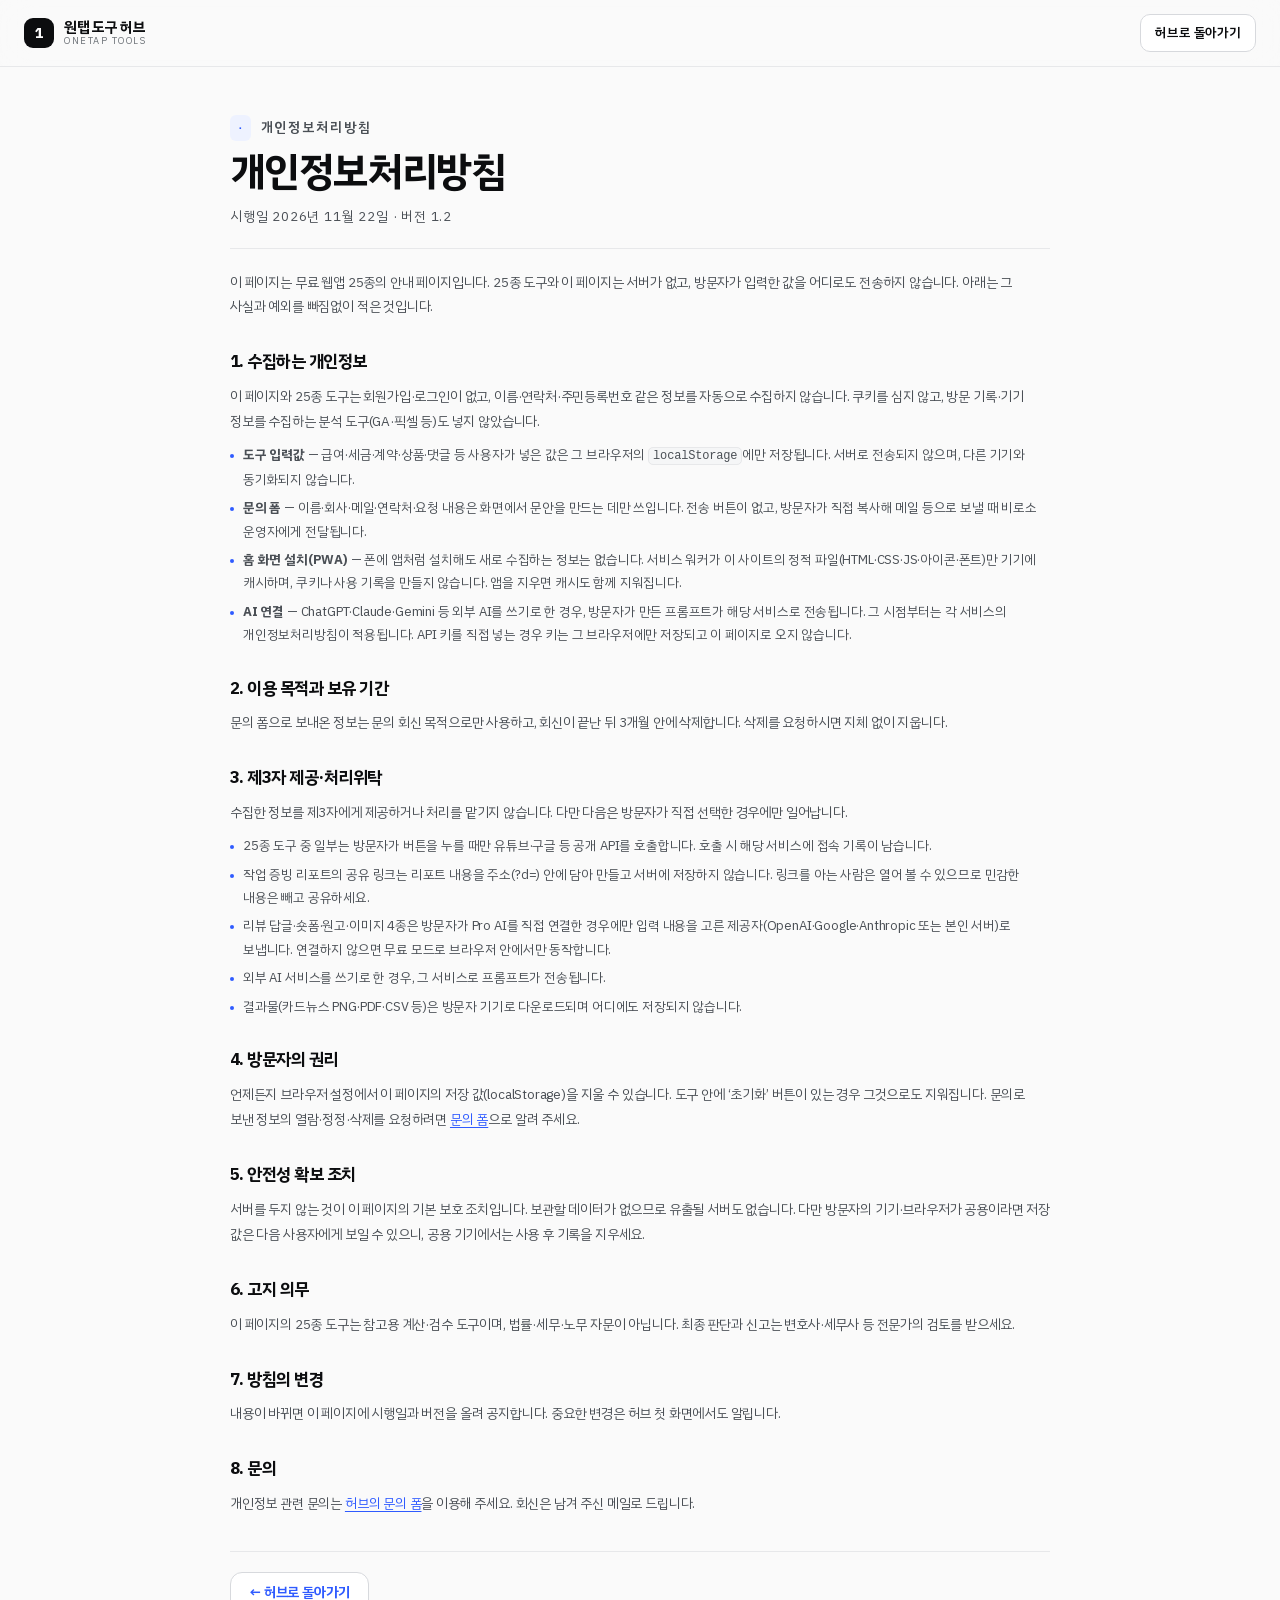
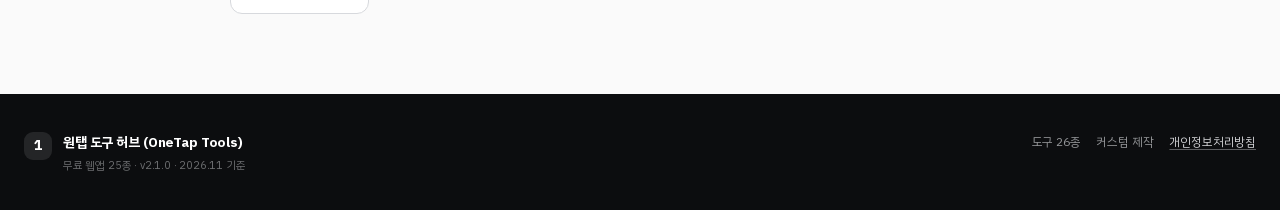
==== commit ef77a32a: "v2.1.0: 카드 26장 확장(작업 증빙 리포트·깜깜이 시세 레이더) · 카테고리·워크플로·영수증·SW 캐시 갱신" ====
--- a/privacy.html
+++ b/privacy.html
@@ -4,7 +4,7 @@
 <meta charset="utf-8">
 <meta name="viewport" content="width=device-width, initial-scale=1">
 <title>개인정보처리방침 | 원탭 도구 허브</title>
-<meta name="description" content="원탭 도구 허브의 개인정보처리방침. 23종 도구는 입력값을 서버로 보내지 않으며, 문의 폼은 문안을 만들어 직접 보내는 방식입니다.">
+<meta name="description" content="원탭 도구 허브의 개인정보처리방침. 25종 도구는 입력값을 서버로 보내지 않으며, 문의 폼은 문안을 만들어 직접 보내는 방식입니다.">
 <meta name="robots" content="index, follow">
 <meta name="color-scheme" content="light">
 <meta name="theme-color" content="#FAFAFA">
@@ -26,16 +26,16 @@
   <div class="wrap doc-wrap">
     <p class="sec-no"><span>·</span> 개인정보처리방침</p>
     <h1>개인정보처리방침</h1>
-    <p class="doc-meta">시행일 2026년 11월 22일 · 버전 1.1</p>
+    <p class="doc-meta">시행일 2026년 11월 22일 · 버전 1.2</p>
 
     <p class="doc-lead">
-      이 페이지는 무료 웹앱 23종의 안내 페이지입니다. 23종 도구와 이 페이지는 서버가 없고,
+      이 페이지는 무료 웹앱 25종의 안내 페이지입니다. 25종 도구와 이 페이지는 서버가 없고,
       방문자가 입력한 값을 어디로도 전송하지 않습니다. 아래는 그 사실과 예외를 빠짐없이 적은 것입니다.
     </p>
 
     <h2>1. 수집하는 개인정보</h2>
     <p>
-      이 페이지와 23종 도구는 회원가입·로그인이 없고, 이름·연락처·주민등록번호 같은 정보를 자동으로 수집하지 않습니다.
+      이 페이지와 25종 도구는 회원가입·로그인이 없고, 이름·연락처·주민등록번호 같은 정보를 자동으로 수집하지 않습니다.
       쿠키를 심지 않고, 방문 기록·기기 정보를 수집하는 분석 도구(GA·픽셀 등)도 넣지 않았습니다.
     </p>
     <ul>
@@ -56,7 +56,8 @@
       수집한 정보를 제3자에게 제공하거나 처리를 맡기지 않습니다. 다만 다음은 방문자가 직접 선택한 경우에만 일어납니다.
     </p>
     <ul>
-      <li>23종 도구 중 일부는 방문자가 버튼을 누를 때만 유튜브·구글 등 공개 API를 호출합니다. 호출 시 해당 서비스에 접속 기록이 남습니다.</li>
+      <li>25종 도구 중 일부는 방문자가 버튼을 누를 때만 유튜브·구글 등 공개 API를 호출합니다. 호출 시 해당 서비스에 접속 기록이 남습니다.</li>
+      <li>작업 증빙 리포트의 공유 링크는 리포트 내용을 주소(?d=) 안에 담아 만들고 서버에 저장하지 않습니다. 링크를 아는 사람은 열어 볼 수 있으므로 민감한 내용은 빼고 공유하세요.</li>
       <li>리뷰 답글·숏폼·원고·이미지 4종은 방문자가 Pro AI를 직접 연결한 경우에만 입력 내용을 고른 제공자(OpenAI·Google·Anthropic 또는 본인 서버)로 보냅니다. 연결하지 않으면 무료 모드로 브라우저 안에서만 동작합니다.</li>
       <li>외부 AI 서비스를 쓰기로 한 경우, 그 서비스로 프롬프트가 전송됩니다.</li>
       <li>결과물(카드뉴스 PNG·PDF·CSV 등)은 방문자 기기로 다운로드되며 어디에도 저장되지 않습니다.</li>
@@ -77,7 +78,7 @@
 
     <h2>6. 고지 의무</h2>
     <p>
-      이 페이지의 23종 도구는 참고용 계산·검수 도구이며, 법률·세무·노무 자문이 아닙니다.
+      이 페이지의 25종 도구는 참고용 계산·검수 도구이며, 법률·세무·노무 자문이 아닙니다.
       최종 판단과 신고는 변호사·세무사 등 전문가의 검토를 받으세요.
     </p>
 
@@ -100,10 +101,10 @@
   <div class="wrap foot-in">
     <div class="foot-brand">
       <span class="brand-mark" aria-hidden="true">1</span>
-      <div><strong>원탭 도구 허브 (OneTap Tools)</strong><p>무료 웹앱 23종 · v2.0.0 · 2026.11 기준</p></div>
+      <div><strong>원탭 도구 허브 (OneTap Tools)</strong><p>무료 웹앱 25종 · v2.1.0 · 2026.11 기준</p></div>
     </div>
     <nav class="foot-nav" aria-label="바닥글">
-      <a href="index.html#tools">도구 23종</a>
+      <a href="index.html#tools">도구 26종</a>
       <a href="index.html#b2b">커스텀 제작</a>
       <a href="privacy.html">개인정보처리방침</a>
     </nav>
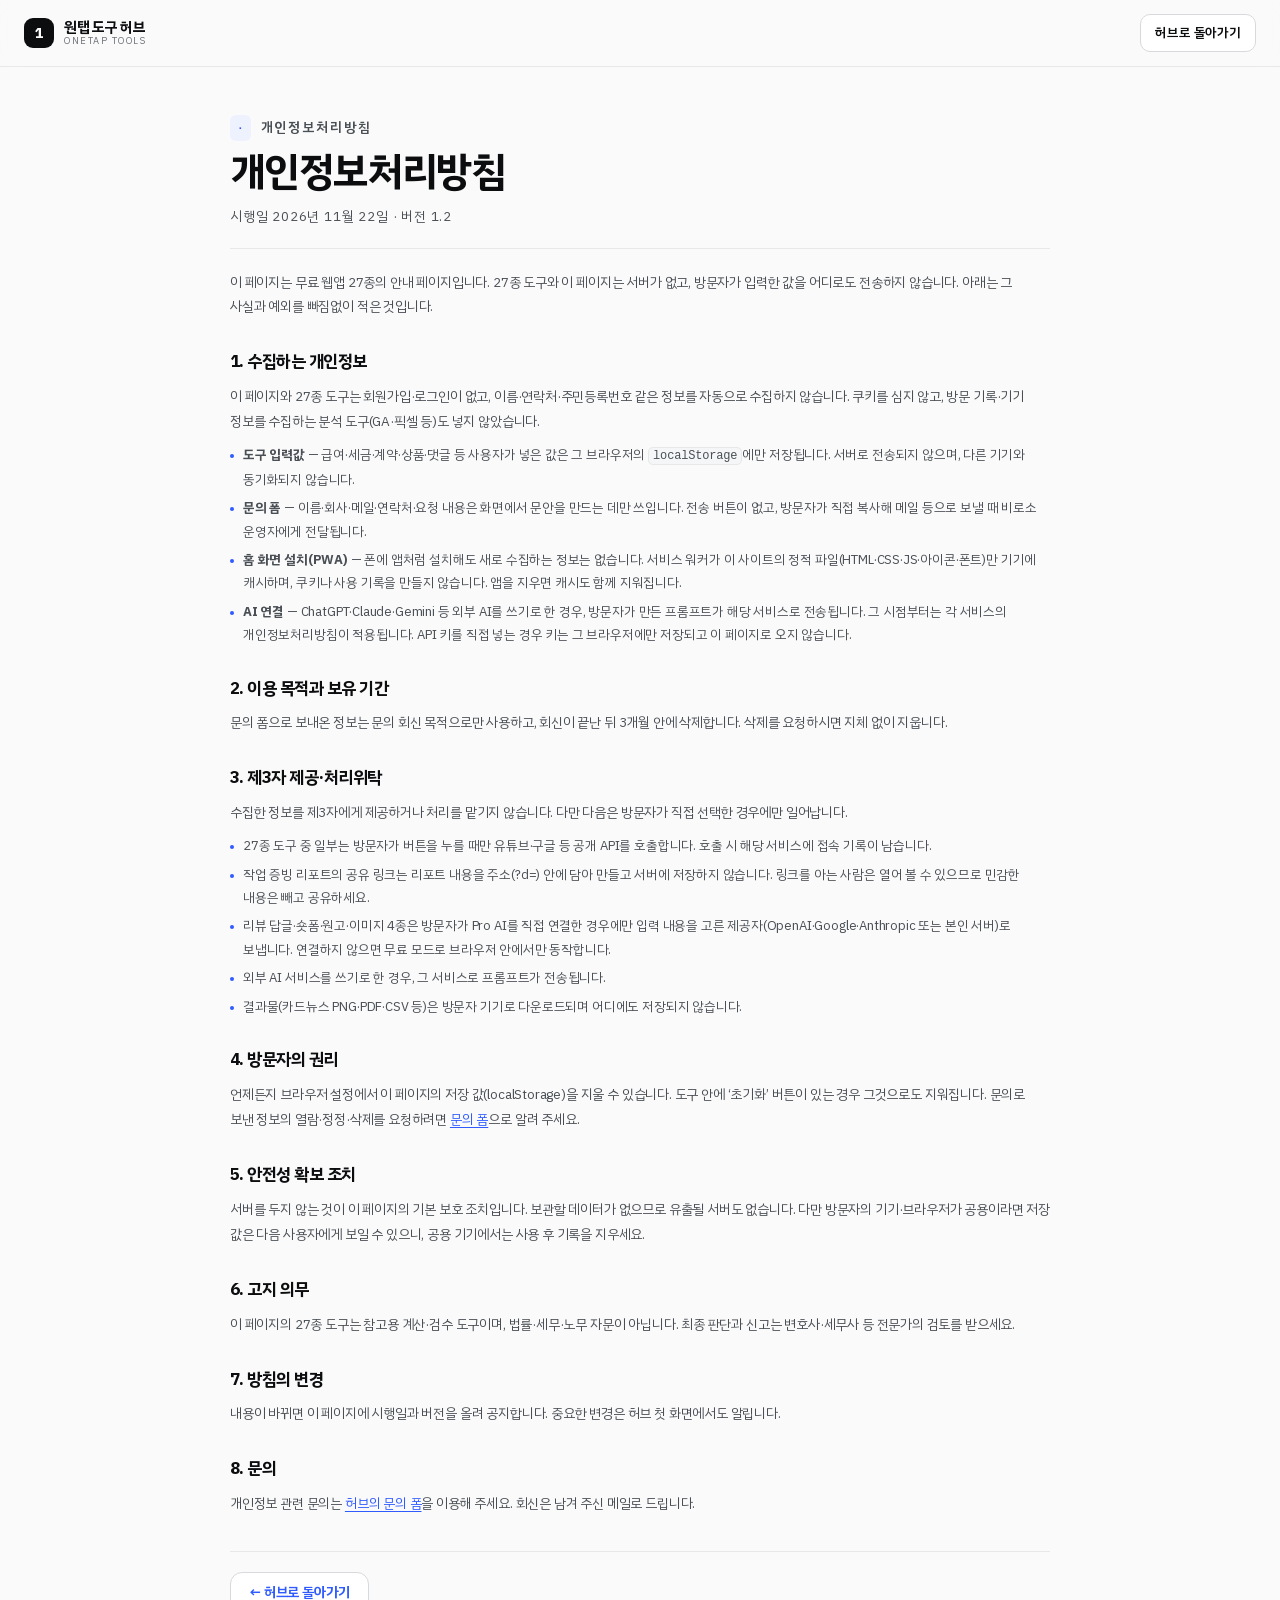
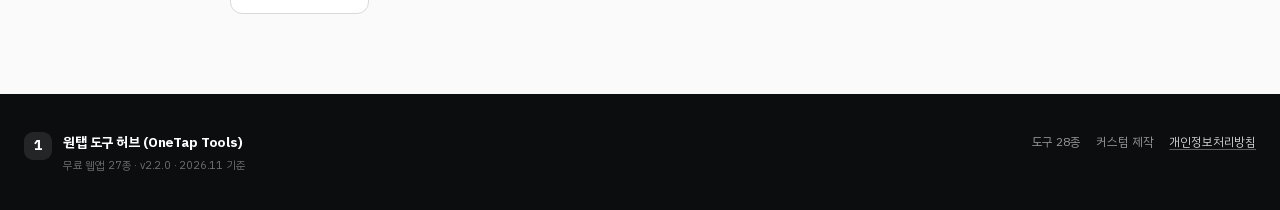
==== commit 9ace31e1: "feat(portal-hub): 27·28호기 팀 회의실·광고 감사 추가 (28장) · 업무·회의 카테고리" ====
--- a/privacy.html
+++ b/privacy.html
@@ -4,7 +4,7 @@
 <meta charset="utf-8">
 <meta name="viewport" content="width=device-width, initial-scale=1">
 <title>개인정보처리방침 | 원탭 도구 허브</title>
-<meta name="description" content="원탭 도구 허브의 개인정보처리방침. 25종 도구는 입력값을 서버로 보내지 않으며, 문의 폼은 문안을 만들어 직접 보내는 방식입니다.">
+<meta name="description" content="원탭 도구 허브의 개인정보처리방침. 27종 도구는 입력값을 서버로 보내지 않으며, 문의 폼은 문안을 만들어 직접 보내는 방식입니다.">
 <meta name="robots" content="index, follow">
 <meta name="color-scheme" content="light">
 <meta name="theme-color" content="#FAFAFA">
@@ -29,13 +29,13 @@
     <p class="doc-meta">시행일 2026년 11월 22일 · 버전 1.2</p>
 
     <p class="doc-lead">
-      이 페이지는 무료 웹앱 25종의 안내 페이지입니다. 25종 도구와 이 페이지는 서버가 없고,
+      이 페이지는 무료 웹앱 27종의 안내 페이지입니다. 27종 도구와 이 페이지는 서버가 없고,
       방문자가 입력한 값을 어디로도 전송하지 않습니다. 아래는 그 사실과 예외를 빠짐없이 적은 것입니다.
     </p>
 
     <h2>1. 수집하는 개인정보</h2>
     <p>
-      이 페이지와 25종 도구는 회원가입·로그인이 없고, 이름·연락처·주민등록번호 같은 정보를 자동으로 수집하지 않습니다.
+      이 페이지와 27종 도구는 회원가입·로그인이 없고, 이름·연락처·주민등록번호 같은 정보를 자동으로 수집하지 않습니다.
       쿠키를 심지 않고, 방문 기록·기기 정보를 수집하는 분석 도구(GA·픽셀 등)도 넣지 않았습니다.
     </p>
     <ul>
@@ -56,7 +56,7 @@
       수집한 정보를 제3자에게 제공하거나 처리를 맡기지 않습니다. 다만 다음은 방문자가 직접 선택한 경우에만 일어납니다.
     </p>
     <ul>
-      <li>25종 도구 중 일부는 방문자가 버튼을 누를 때만 유튜브·구글 등 공개 API를 호출합니다. 호출 시 해당 서비스에 접속 기록이 남습니다.</li>
+      <li>27종 도구 중 일부는 방문자가 버튼을 누를 때만 유튜브·구글 등 공개 API를 호출합니다. 호출 시 해당 서비스에 접속 기록이 남습니다.</li>
       <li>작업 증빙 리포트의 공유 링크는 리포트 내용을 주소(?d=) 안에 담아 만들고 서버에 저장하지 않습니다. 링크를 아는 사람은 열어 볼 수 있으므로 민감한 내용은 빼고 공유하세요.</li>
       <li>리뷰 답글·숏폼·원고·이미지 4종은 방문자가 Pro AI를 직접 연결한 경우에만 입력 내용을 고른 제공자(OpenAI·Google·Anthropic 또는 본인 서버)로 보냅니다. 연결하지 않으면 무료 모드로 브라우저 안에서만 동작합니다.</li>
       <li>외부 AI 서비스를 쓰기로 한 경우, 그 서비스로 프롬프트가 전송됩니다.</li>
@@ -78,7 +78,7 @@
 
     <h2>6. 고지 의무</h2>
     <p>
-      이 페이지의 25종 도구는 참고용 계산·검수 도구이며, 법률·세무·노무 자문이 아닙니다.
+      이 페이지의 27종 도구는 참고용 계산·검수 도구이며, 법률·세무·노무 자문이 아닙니다.
       최종 판단과 신고는 변호사·세무사 등 전문가의 검토를 받으세요.
     </p>
 
@@ -101,10 +101,10 @@
   <div class="wrap foot-in">
     <div class="foot-brand">
       <span class="brand-mark" aria-hidden="true">1</span>
-      <div><strong>원탭 도구 허브 (OneTap Tools)</strong><p>무료 웹앱 25종 · v2.1.0 · 2026.11 기준</p></div>
+      <div><strong>원탭 도구 허브 (OneTap Tools)</strong><p>무료 웹앱 27종 · v2.2.0 · 2026.11 기준</p></div>
     </div>
     <nav class="foot-nav" aria-label="바닥글">
-      <a href="index.html#tools">도구 26종</a>
+      <a href="index.html#tools">도구 28종</a>
       <a href="index.html#b2b">커스텀 제작</a>
       <a href="privacy.html">개인정보처리방침</a>
     </nav>
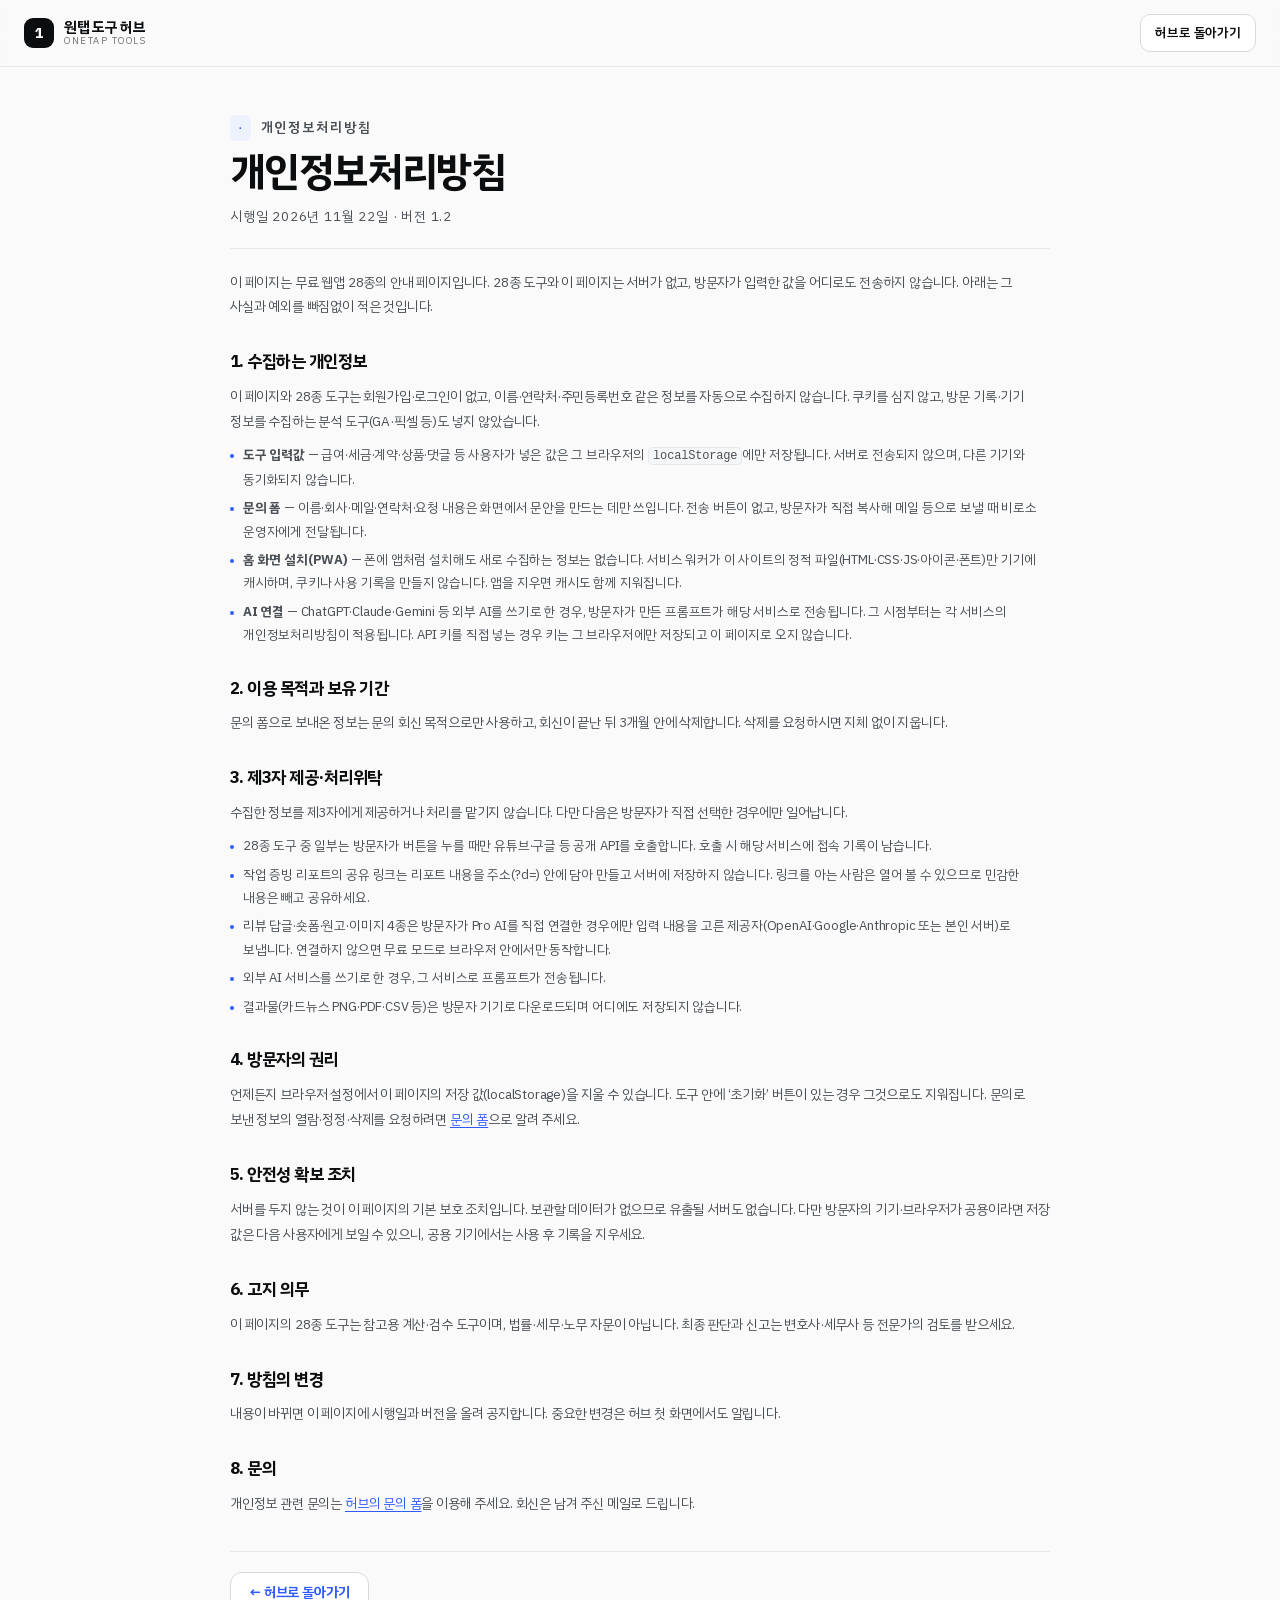
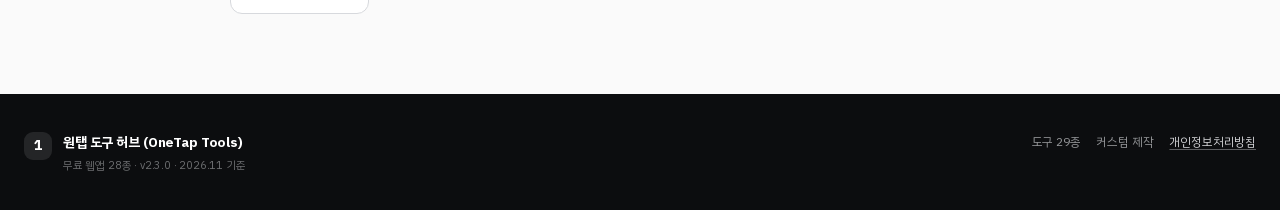
==== commit 79d40e85: "feat(portal-hub): 29호기 클립 팩토리 추가 (29장) · 벤토 44칸 · 절약 586,000원" ====
--- a/privacy.html
+++ b/privacy.html
@@ -4,7 +4,7 @@
 <meta charset="utf-8">
 <meta name="viewport" content="width=device-width, initial-scale=1">
 <title>개인정보처리방침 | 원탭 도구 허브</title>
-<meta name="description" content="원탭 도구 허브의 개인정보처리방침. 27종 도구는 입력값을 서버로 보내지 않으며, 문의 폼은 문안을 만들어 직접 보내는 방식입니다.">
+<meta name="description" content="원탭 도구 허브의 개인정보처리방침. 28종 도구는 입력값을 서버로 보내지 않으며, 문의 폼은 문안을 만들어 직접 보내는 방식입니다.">
 <meta name="robots" content="index, follow">
 <meta name="color-scheme" content="light">
 <meta name="theme-color" content="#FAFAFA">
@@ -29,13 +29,13 @@
     <p class="doc-meta">시행일 2026년 11월 22일 · 버전 1.2</p>
 
     <p class="doc-lead">
-      이 페이지는 무료 웹앱 27종의 안내 페이지입니다. 27종 도구와 이 페이지는 서버가 없고,
+      이 페이지는 무료 웹앱 28종의 안내 페이지입니다. 28종 도구와 이 페이지는 서버가 없고,
       방문자가 입력한 값을 어디로도 전송하지 않습니다. 아래는 그 사실과 예외를 빠짐없이 적은 것입니다.
     </p>
 
     <h2>1. 수집하는 개인정보</h2>
     <p>
-      이 페이지와 27종 도구는 회원가입·로그인이 없고, 이름·연락처·주민등록번호 같은 정보를 자동으로 수집하지 않습니다.
+      이 페이지와 28종 도구는 회원가입·로그인이 없고, 이름·연락처·주민등록번호 같은 정보를 자동으로 수집하지 않습니다.
       쿠키를 심지 않고, 방문 기록·기기 정보를 수집하는 분석 도구(GA·픽셀 등)도 넣지 않았습니다.
     </p>
     <ul>
@@ -56,7 +56,7 @@
       수집한 정보를 제3자에게 제공하거나 처리를 맡기지 않습니다. 다만 다음은 방문자가 직접 선택한 경우에만 일어납니다.
     </p>
     <ul>
-      <li>27종 도구 중 일부는 방문자가 버튼을 누를 때만 유튜브·구글 등 공개 API를 호출합니다. 호출 시 해당 서비스에 접속 기록이 남습니다.</li>
+      <li>28종 도구 중 일부는 방문자가 버튼을 누를 때만 유튜브·구글 등 공개 API를 호출합니다. 호출 시 해당 서비스에 접속 기록이 남습니다.</li>
       <li>작업 증빙 리포트의 공유 링크는 리포트 내용을 주소(?d=) 안에 담아 만들고 서버에 저장하지 않습니다. 링크를 아는 사람은 열어 볼 수 있으므로 민감한 내용은 빼고 공유하세요.</li>
       <li>리뷰 답글·숏폼·원고·이미지 4종은 방문자가 Pro AI를 직접 연결한 경우에만 입력 내용을 고른 제공자(OpenAI·Google·Anthropic 또는 본인 서버)로 보냅니다. 연결하지 않으면 무료 모드로 브라우저 안에서만 동작합니다.</li>
       <li>외부 AI 서비스를 쓰기로 한 경우, 그 서비스로 프롬프트가 전송됩니다.</li>
@@ -78,7 +78,7 @@
 
     <h2>6. 고지 의무</h2>
     <p>
-      이 페이지의 27종 도구는 참고용 계산·검수 도구이며, 법률·세무·노무 자문이 아닙니다.
+      이 페이지의 28종 도구는 참고용 계산·검수 도구이며, 법률·세무·노무 자문이 아닙니다.
       최종 판단과 신고는 변호사·세무사 등 전문가의 검토를 받으세요.
     </p>
 
@@ -101,10 +101,10 @@
   <div class="wrap foot-in">
     <div class="foot-brand">
       <span class="brand-mark" aria-hidden="true">1</span>
-      <div><strong>원탭 도구 허브 (OneTap Tools)</strong><p>무료 웹앱 27종 · v2.2.0 · 2026.11 기준</p></div>
+      <div><strong>원탭 도구 허브 (OneTap Tools)</strong><p>무료 웹앱 28종 · v2.3.0 · 2026.11 기준</p></div>
     </div>
     <nav class="foot-nav" aria-label="바닥글">
-      <a href="index.html#tools">도구 28종</a>
+      <a href="index.html#tools">도구 29종</a>
       <a href="index.html#b2b">커스텀 제작</a>
       <a href="privacy.html">개인정보처리방침</a>
     </nav>
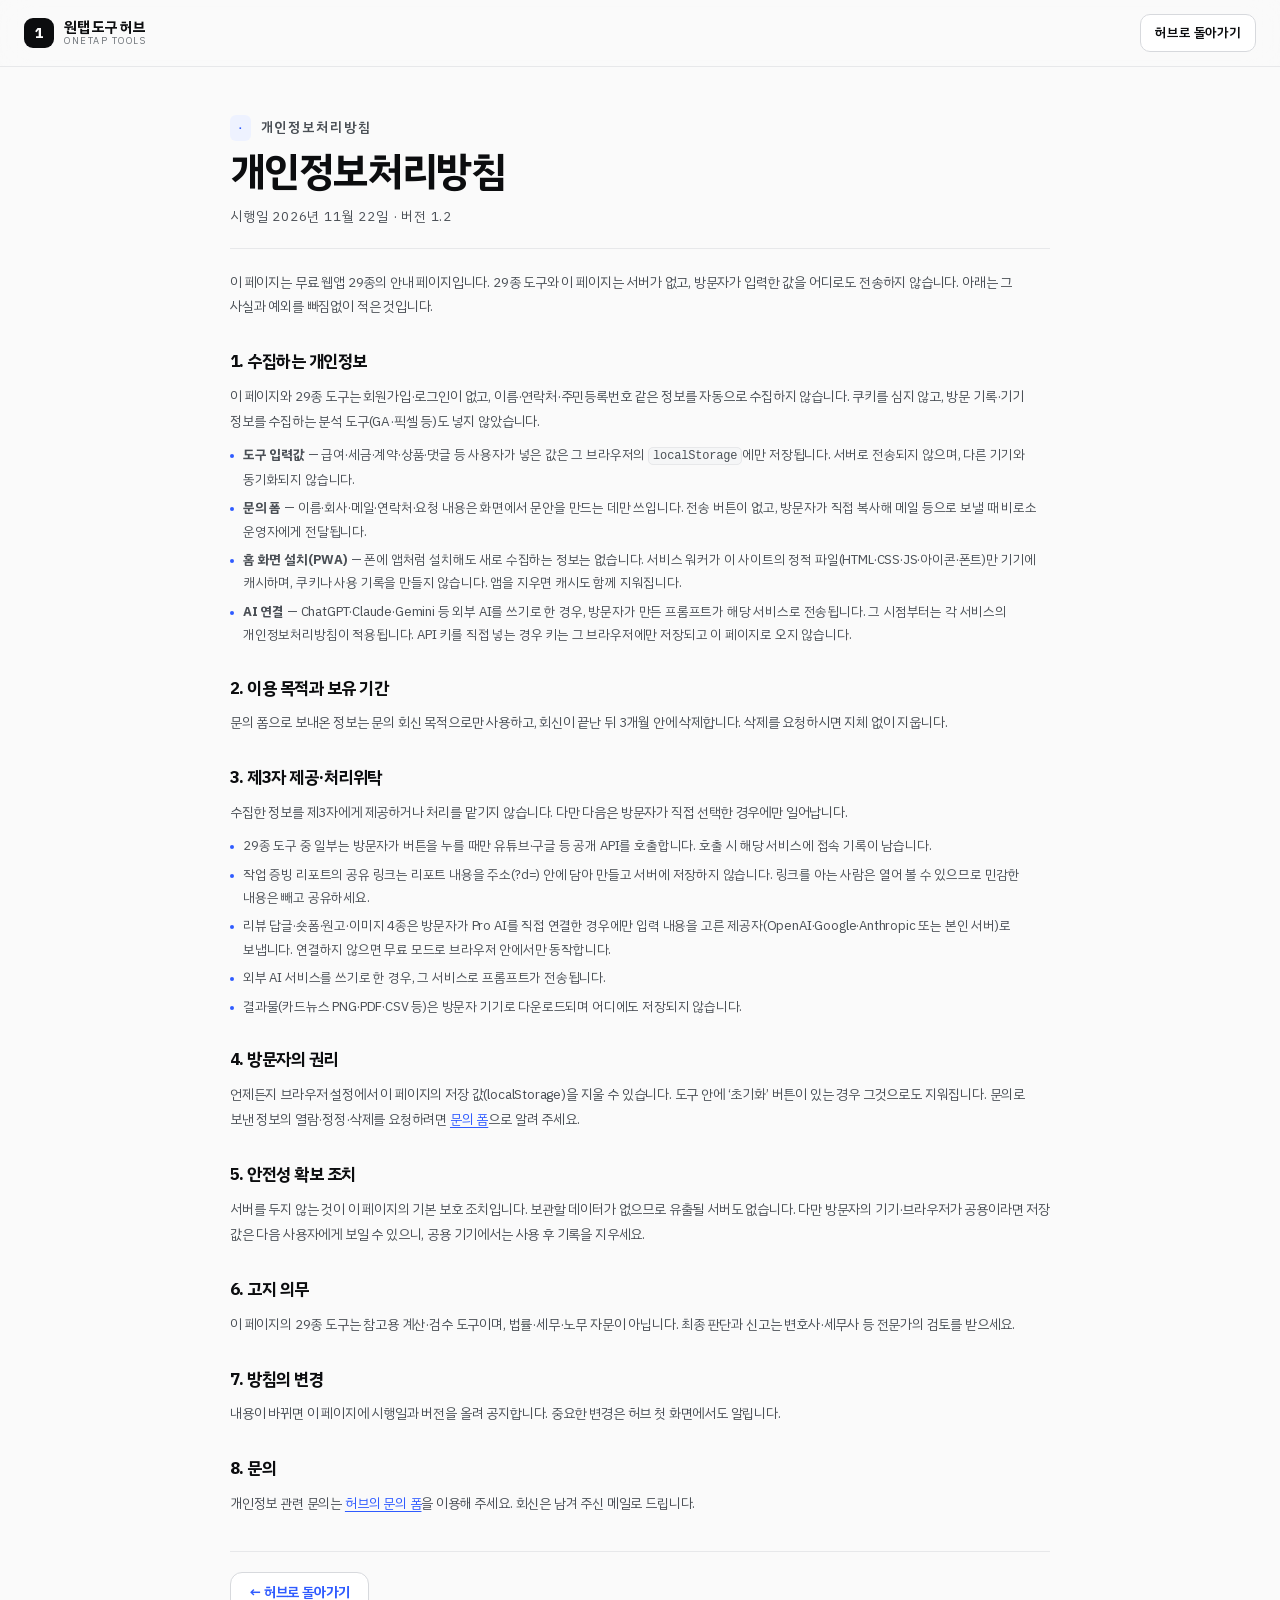
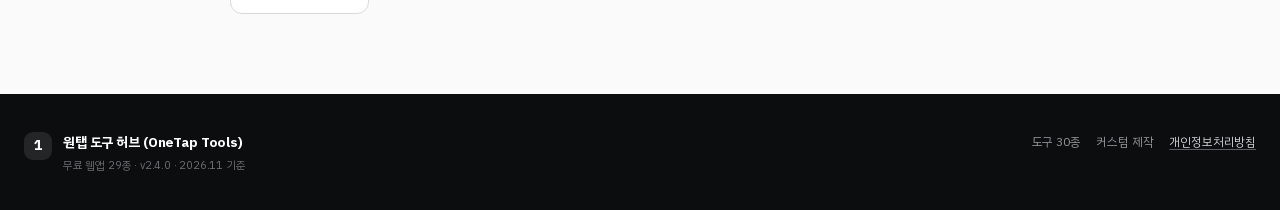
==== commit 50577e93: "feat(hub): 30호기 원탭 HWPX 변환기 추가 · 카드 30장 (v2.4.0) - onetap-hwpx-converter 카드를 30번(법률·세무·계약, 와이드 2×1)으" ====
--- a/privacy.html
+++ b/privacy.html
@@ -4,7 +4,7 @@
 <meta charset="utf-8">
 <meta name="viewport" content="width=device-width, initial-scale=1">
 <title>개인정보처리방침 | 원탭 도구 허브</title>
-<meta name="description" content="원탭 도구 허브의 개인정보처리방침. 28종 도구는 입력값을 서버로 보내지 않으며, 문의 폼은 문안을 만들어 직접 보내는 방식입니다.">
+<meta name="description" content="원탭 도구 허브의 개인정보처리방침. 29종 도구는 입력값을 서버로 보내지 않으며, 문의 폼은 문안을 만들어 직접 보내는 방식입니다.">
 <meta name="robots" content="index, follow">
 <meta name="color-scheme" content="light">
 <meta name="theme-color" content="#FAFAFA">
@@ -29,13 +29,13 @@
     <p class="doc-meta">시행일 2026년 11월 22일 · 버전 1.2</p>
 
     <p class="doc-lead">
-      이 페이지는 무료 웹앱 28종의 안내 페이지입니다. 28종 도구와 이 페이지는 서버가 없고,
+      이 페이지는 무료 웹앱 29종의 안내 페이지입니다. 29종 도구와 이 페이지는 서버가 없고,
       방문자가 입력한 값을 어디로도 전송하지 않습니다. 아래는 그 사실과 예외를 빠짐없이 적은 것입니다.
     </p>
 
     <h2>1. 수집하는 개인정보</h2>
     <p>
-      이 페이지와 28종 도구는 회원가입·로그인이 없고, 이름·연락처·주민등록번호 같은 정보를 자동으로 수집하지 않습니다.
+      이 페이지와 29종 도구는 회원가입·로그인이 없고, 이름·연락처·주민등록번호 같은 정보를 자동으로 수집하지 않습니다.
       쿠키를 심지 않고, 방문 기록·기기 정보를 수집하는 분석 도구(GA·픽셀 등)도 넣지 않았습니다.
     </p>
     <ul>
@@ -56,7 +56,7 @@
       수집한 정보를 제3자에게 제공하거나 처리를 맡기지 않습니다. 다만 다음은 방문자가 직접 선택한 경우에만 일어납니다.
     </p>
     <ul>
-      <li>28종 도구 중 일부는 방문자가 버튼을 누를 때만 유튜브·구글 등 공개 API를 호출합니다. 호출 시 해당 서비스에 접속 기록이 남습니다.</li>
+      <li>29종 도구 중 일부는 방문자가 버튼을 누를 때만 유튜브·구글 등 공개 API를 호출합니다. 호출 시 해당 서비스에 접속 기록이 남습니다.</li>
       <li>작업 증빙 리포트의 공유 링크는 리포트 내용을 주소(?d=) 안에 담아 만들고 서버에 저장하지 않습니다. 링크를 아는 사람은 열어 볼 수 있으므로 민감한 내용은 빼고 공유하세요.</li>
       <li>리뷰 답글·숏폼·원고·이미지 4종은 방문자가 Pro AI를 직접 연결한 경우에만 입력 내용을 고른 제공자(OpenAI·Google·Anthropic 또는 본인 서버)로 보냅니다. 연결하지 않으면 무료 모드로 브라우저 안에서만 동작합니다.</li>
       <li>외부 AI 서비스를 쓰기로 한 경우, 그 서비스로 프롬프트가 전송됩니다.</li>
@@ -78,7 +78,7 @@
 
     <h2>6. 고지 의무</h2>
     <p>
-      이 페이지의 28종 도구는 참고용 계산·검수 도구이며, 법률·세무·노무 자문이 아닙니다.
+      이 페이지의 29종 도구는 참고용 계산·검수 도구이며, 법률·세무·노무 자문이 아닙니다.
       최종 판단과 신고는 변호사·세무사 등 전문가의 검토를 받으세요.
     </p>
 
@@ -101,10 +101,10 @@
   <div class="wrap foot-in">
     <div class="foot-brand">
       <span class="brand-mark" aria-hidden="true">1</span>
-      <div><strong>원탭 도구 허브 (OneTap Tools)</strong><p>무료 웹앱 28종 · v2.3.0 · 2026.11 기준</p></div>
+      <div><strong>원탭 도구 허브 (OneTap Tools)</strong><p>무료 웹앱 29종 · v2.4.0 · 2026.11 기준</p></div>
     </div>
     <nav class="foot-nav" aria-label="바닥글">
-      <a href="index.html#tools">도구 29종</a>
+      <a href="index.html#tools">도구 30종</a>
       <a href="index.html#b2b">커스텀 제작</a>
       <a href="privacy.html">개인정보처리방침</a>
     </nav>
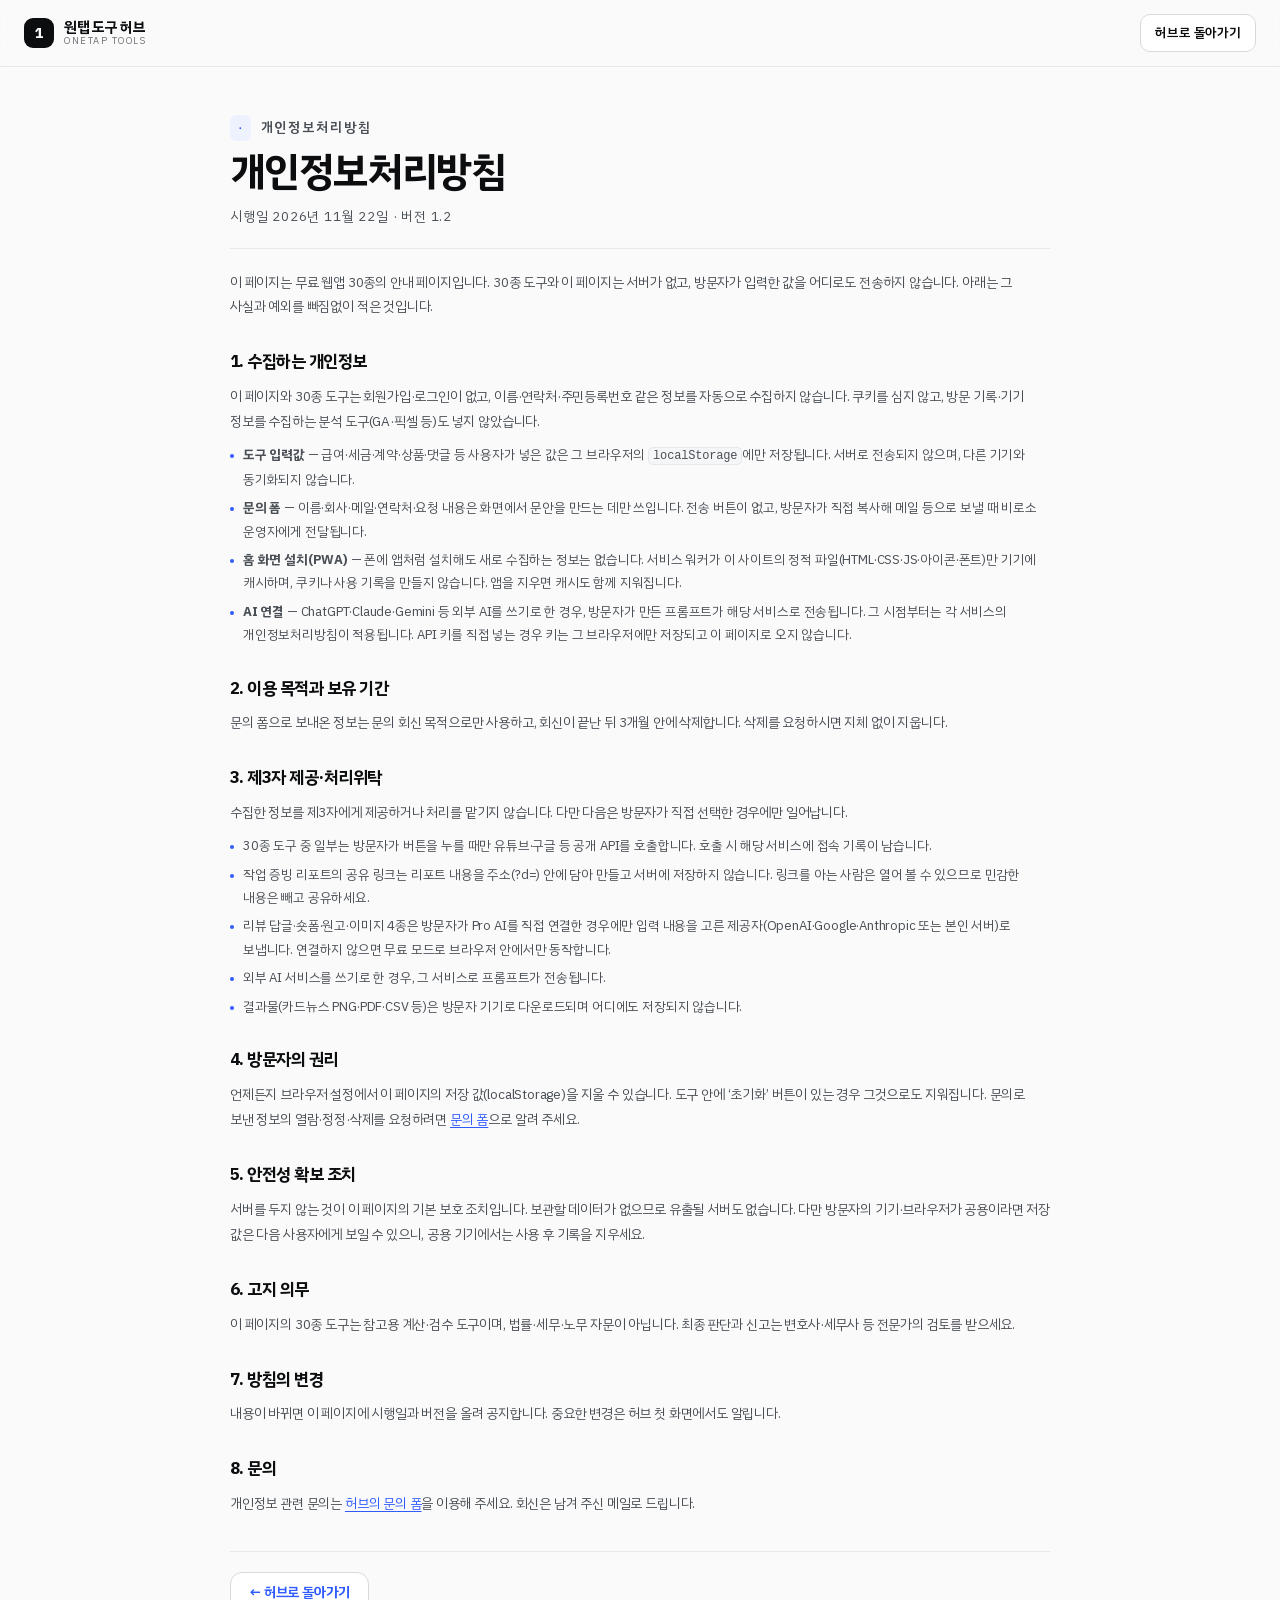
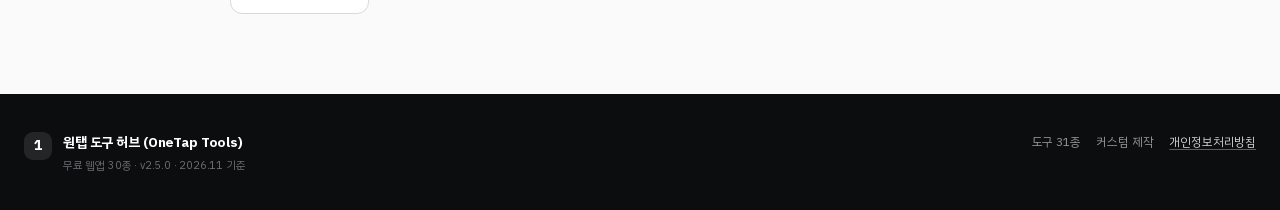
==== commit 0e03a088: "feat(hub): 31호기 원탭 웹앱 실드 추가 · 카드 31장 (v2.5.0)" ====
--- a/privacy.html
+++ b/privacy.html
@@ -4,7 +4,7 @@
 <meta charset="utf-8">
 <meta name="viewport" content="width=device-width, initial-scale=1">
 <title>개인정보처리방침 | 원탭 도구 허브</title>
-<meta name="description" content="원탭 도구 허브의 개인정보처리방침. 29종 도구는 입력값을 서버로 보내지 않으며, 문의 폼은 문안을 만들어 직접 보내는 방식입니다.">
+<meta name="description" content="원탭 도구 허브의 개인정보처리방침. 30종 도구는 입력값을 서버로 보내지 않으며, 문의 폼은 문안을 만들어 직접 보내는 방식입니다.">
 <meta name="robots" content="index, follow">
 <meta name="color-scheme" content="light">
 <meta name="theme-color" content="#FAFAFA">
@@ -29,13 +29,13 @@
     <p class="doc-meta">시행일 2026년 11월 22일 · 버전 1.2</p>
 
     <p class="doc-lead">
-      이 페이지는 무료 웹앱 29종의 안내 페이지입니다. 29종 도구와 이 페이지는 서버가 없고,
+      이 페이지는 무료 웹앱 30종의 안내 페이지입니다. 30종 도구와 이 페이지는 서버가 없고,
       방문자가 입력한 값을 어디로도 전송하지 않습니다. 아래는 그 사실과 예외를 빠짐없이 적은 것입니다.
     </p>
 
     <h2>1. 수집하는 개인정보</h2>
     <p>
-      이 페이지와 29종 도구는 회원가입·로그인이 없고, 이름·연락처·주민등록번호 같은 정보를 자동으로 수집하지 않습니다.
+      이 페이지와 30종 도구는 회원가입·로그인이 없고, 이름·연락처·주민등록번호 같은 정보를 자동으로 수집하지 않습니다.
       쿠키를 심지 않고, 방문 기록·기기 정보를 수집하는 분석 도구(GA·픽셀 등)도 넣지 않았습니다.
     </p>
     <ul>
@@ -56,7 +56,7 @@
       수집한 정보를 제3자에게 제공하거나 처리를 맡기지 않습니다. 다만 다음은 방문자가 직접 선택한 경우에만 일어납니다.
     </p>
     <ul>
-      <li>29종 도구 중 일부는 방문자가 버튼을 누를 때만 유튜브·구글 등 공개 API를 호출합니다. 호출 시 해당 서비스에 접속 기록이 남습니다.</li>
+      <li>30종 도구 중 일부는 방문자가 버튼을 누를 때만 유튜브·구글 등 공개 API를 호출합니다. 호출 시 해당 서비스에 접속 기록이 남습니다.</li>
       <li>작업 증빙 리포트의 공유 링크는 리포트 내용을 주소(?d=) 안에 담아 만들고 서버에 저장하지 않습니다. 링크를 아는 사람은 열어 볼 수 있으므로 민감한 내용은 빼고 공유하세요.</li>
       <li>리뷰 답글·숏폼·원고·이미지 4종은 방문자가 Pro AI를 직접 연결한 경우에만 입력 내용을 고른 제공자(OpenAI·Google·Anthropic 또는 본인 서버)로 보냅니다. 연결하지 않으면 무료 모드로 브라우저 안에서만 동작합니다.</li>
       <li>외부 AI 서비스를 쓰기로 한 경우, 그 서비스로 프롬프트가 전송됩니다.</li>
@@ -78,7 +78,7 @@
 
     <h2>6. 고지 의무</h2>
     <p>
-      이 페이지의 29종 도구는 참고용 계산·검수 도구이며, 법률·세무·노무 자문이 아닙니다.
+      이 페이지의 30종 도구는 참고용 계산·검수 도구이며, 법률·세무·노무 자문이 아닙니다.
       최종 판단과 신고는 변호사·세무사 등 전문가의 검토를 받으세요.
     </p>
 
@@ -101,10 +101,10 @@
   <div class="wrap foot-in">
     <div class="foot-brand">
       <span class="brand-mark" aria-hidden="true">1</span>
-      <div><strong>원탭 도구 허브 (OneTap Tools)</strong><p>무료 웹앱 29종 · v2.4.0 · 2026.11 기준</p></div>
+      <div><strong>원탭 도구 허브 (OneTap Tools)</strong><p>무료 웹앱 30종 · v2.5.0 · 2026.11 기준</p></div>
     </div>
     <nav class="foot-nav" aria-label="바닥글">
-      <a href="index.html#tools">도구 30종</a>
+      <a href="index.html#tools">도구 31종</a>
       <a href="index.html#b2b">커스텀 제작</a>
       <a href="privacy.html">개인정보처리방침</a>
     </nav>
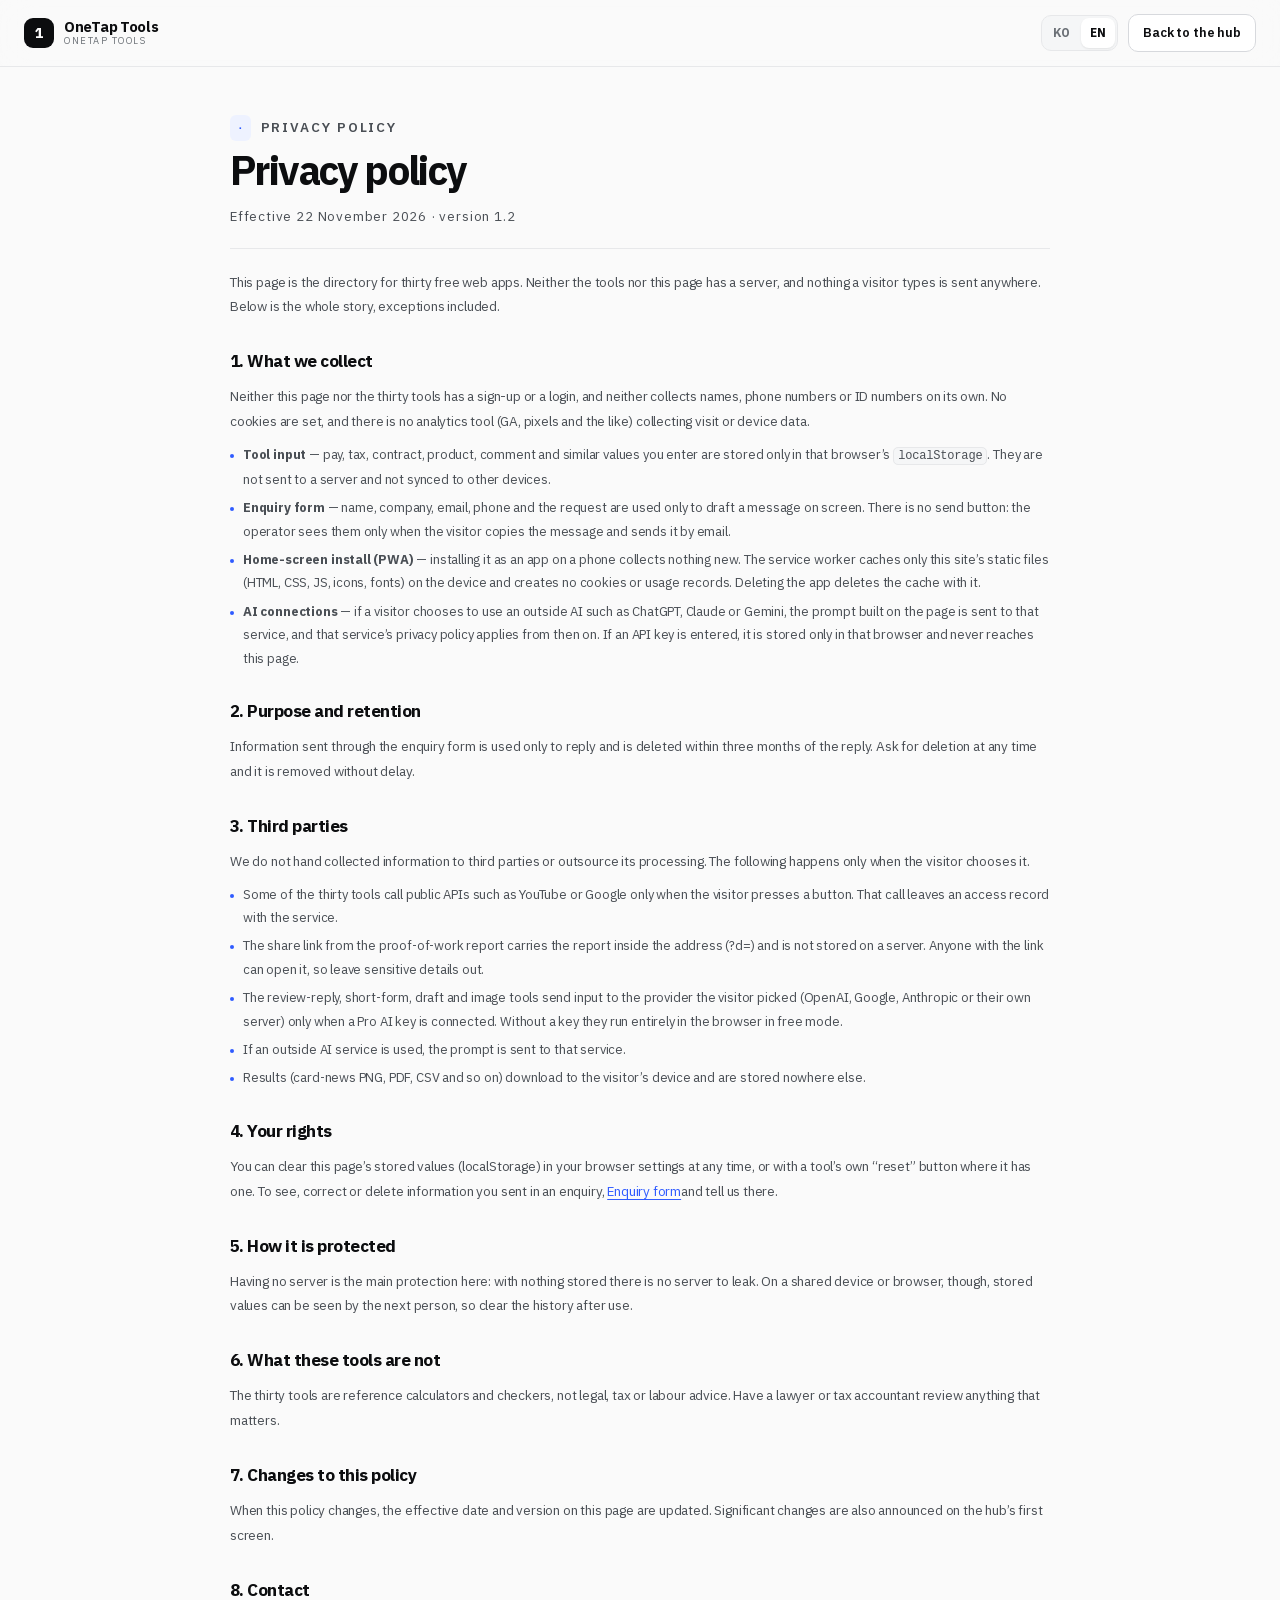
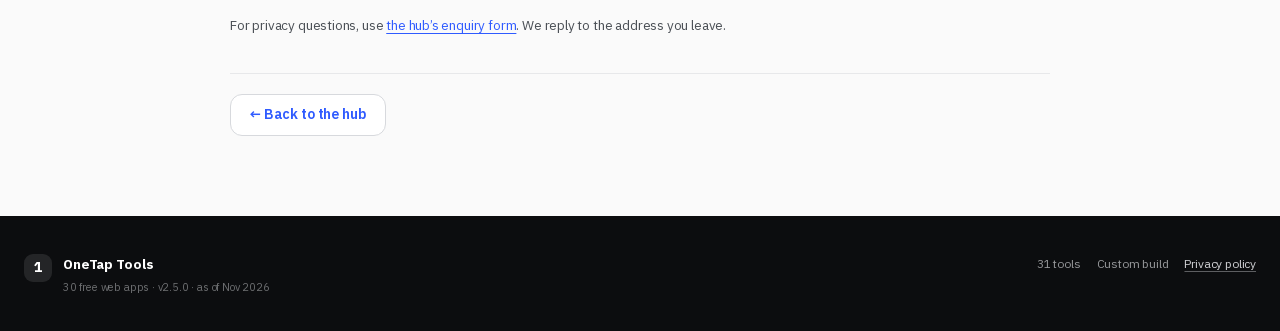
==== commit 549eb1d7: "feat(i18n): English privacy policy and stat label polish" ====
--- a/privacy.html
+++ b/privacy.html
@@ -18,7 +18,13 @@
       <span class="brand-mark" aria-hidden="true">1</span>
       <span class="brand-text"><strong>원탭 도구 허브</strong><em>OneTap Tools</em></span>
     </a>
-    <div class="topbar-cta"><a class="btn btn-sm btn-ghost" href="index.html">허브로 돌아가기</a></div>
+    <div class="topbar-cta">
+      <div class="lang-switch" role="group" aria-label="언어 / Language">
+        <button type="button" class="lang-btn is-on" data-lang="ko" aria-pressed="true">KO</button>
+        <button type="button" class="lang-btn" data-lang="en" aria-pressed="false">EN</button>
+      </div>
+      <a class="btn btn-sm btn-ghost" href="index.html">허브로 돌아가기</a>
+    </div>
   </div>
 </header>
 
@@ -110,5 +116,6 @@
     </nav>
   </div>
 </footer>
+<script src="i18n.js"></script>
 </body>
 </html>
--- a/styles.css
+++ b/styles.css
@@ -1077,3 +1077,25 @@
   .install-modal{animation:none}
   .install-modal.is-play .ins-share{animation:none}
 }
+
+/* ---------------------------------------------------------------- 언어 전환 (KO / EN) */
+.lang-switch{
+  display:inline-flex;align-items:center;gap:2px;padding:2px;
+  border:1px solid var(--line);border-radius:10px;background:var(--surface-2);
+}
+.lang-btn{
+  border:0;background:transparent;color:var(--sub);font:inherit;font-size:12px;font-weight:700;
+  line-height:1;padding:9px 9px;border-radius:8px;cursor:pointer;
+}
+.lang-btn:hover{color:var(--ink)}
+.lang-btn.is-on{background:var(--surface);color:var(--ink);box-shadow:0 1px 2px rgba(12,13,15,.08)}
+@media (max-width:760px){
+  .lang-switch{order:-1}
+  .lang-btn{padding:8px 8px;font-size:11.5px}
+}
+
+/* English money strings set tighter than Korean: keep the ₩ glyph clear of the digits. */
+html[lang="en"] .receipt-fig strong,
+html[lang="en"] .fig-value,
+html[lang="en"] .stat b,
+html[lang="en"] .rl-price{letter-spacing:0}
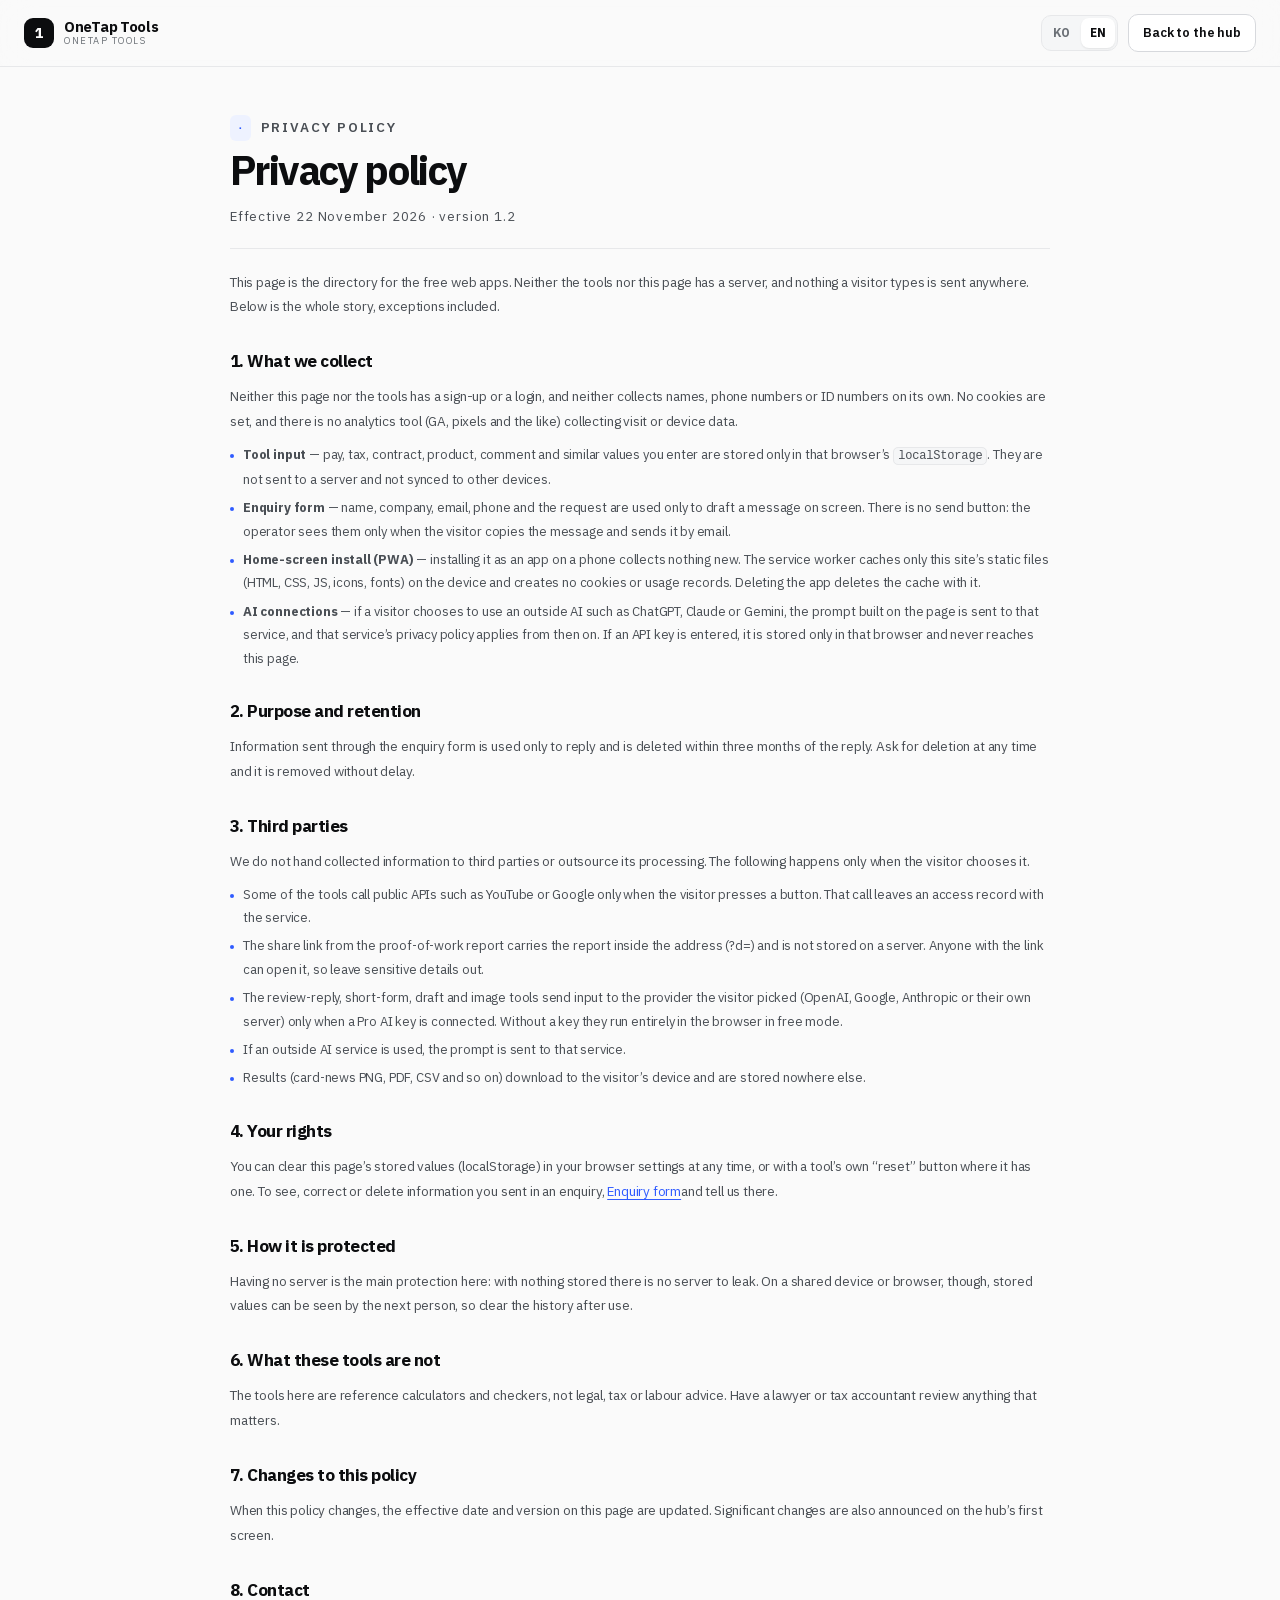
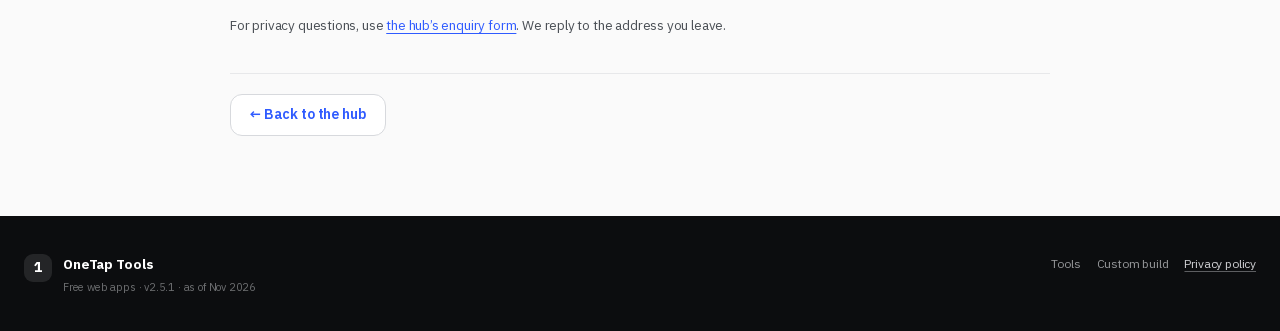
==== commit 4dd690e4: "feat: 영어 화면 글로벌 22장 분리 — 한국 전용 9종은 토글 (v2.5.1) - EN: 글로벌 22장만 기본 노출, 🇰🇷 한국 전용 도구 9종 스위치로 31장 전부 - KO" ====
--- a/privacy.html
+++ b/privacy.html
@@ -107,7 +107,7 @@
   <div class="wrap foot-in">
     <div class="foot-brand">
       <span class="brand-mark" aria-hidden="true">1</span>
-      <div><strong>원탭 도구 허브 (OneTap Tools)</strong><p>무료 웹앱 30종 · v2.5.0 · 2026.11 기준</p></div>
+      <div><strong>원탭 도구 허브 (OneTap Tools)</strong><p>무료 웹앱 30종 · v2.5.1 · 2026.11 기준</p></div>
     </div>
     <nav class="foot-nav" aria-label="바닥글">
       <a href="index.html#tools">도구 31종</a>
